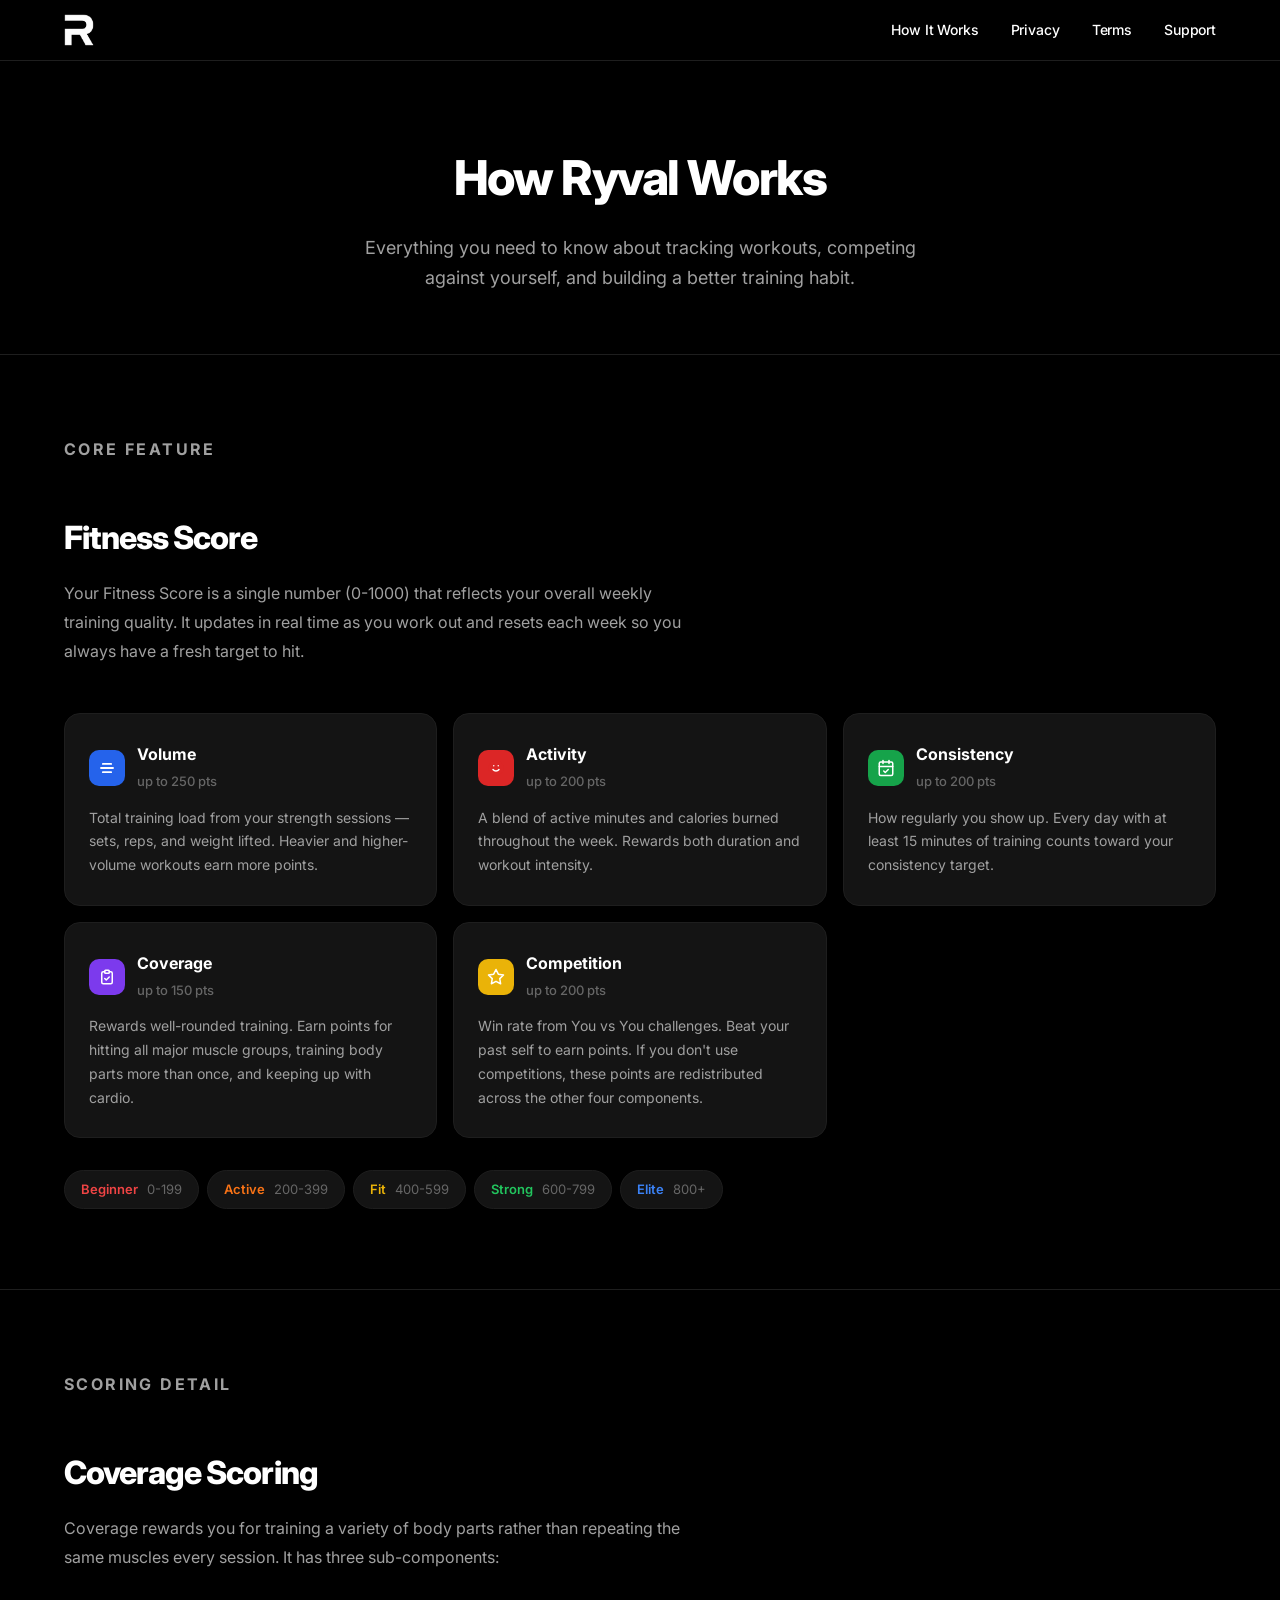
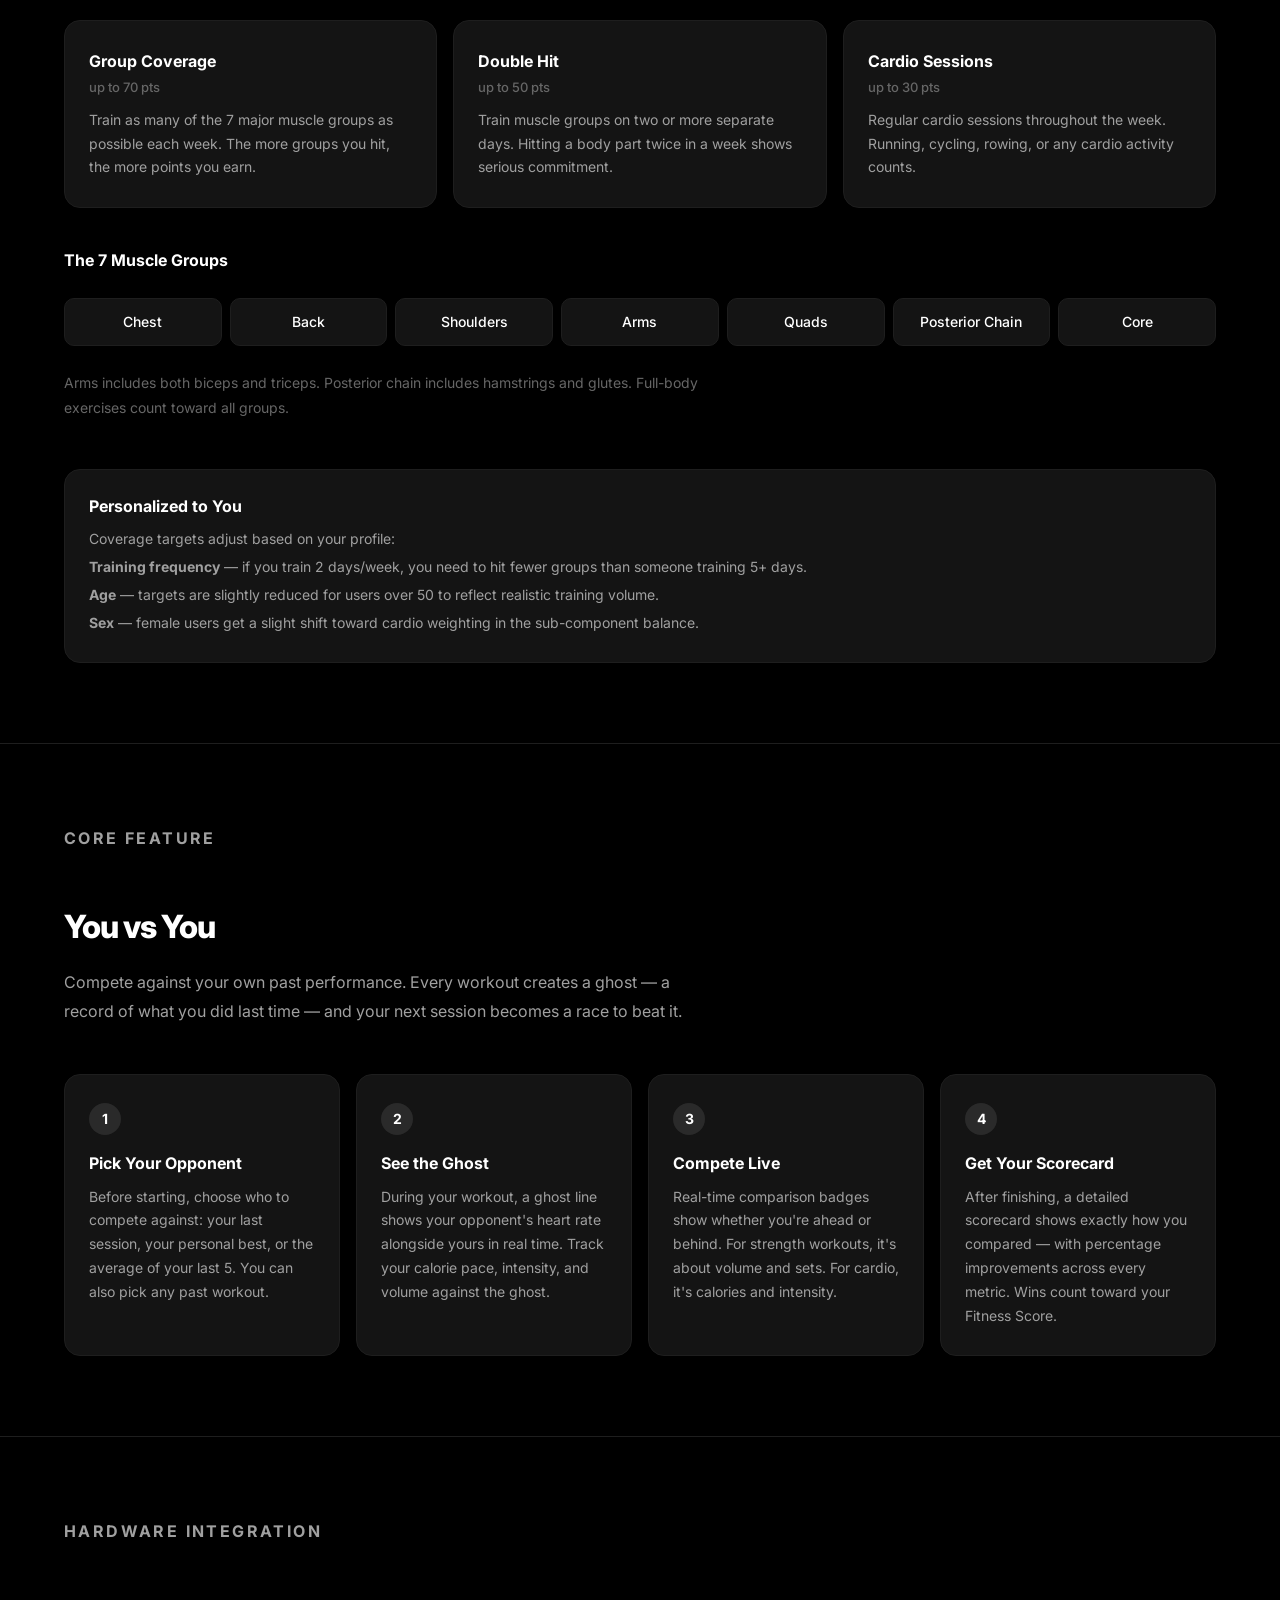
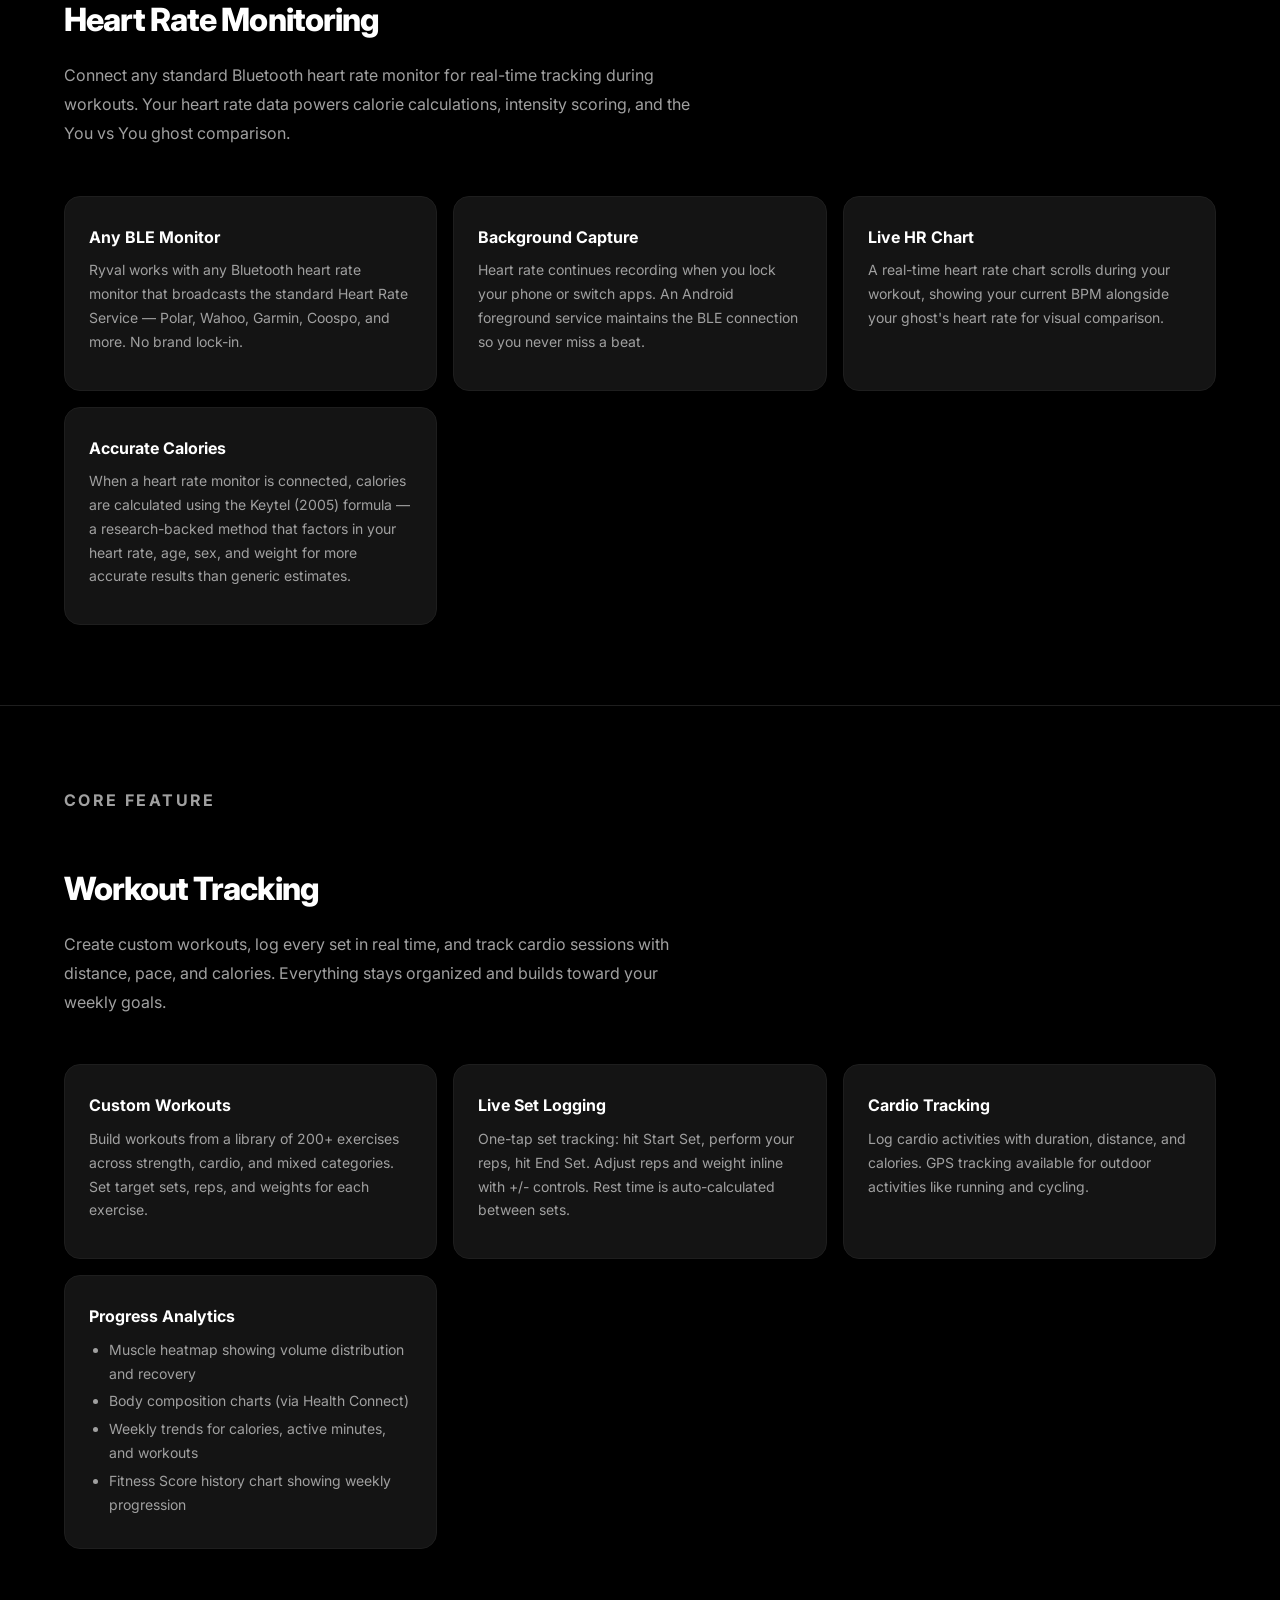
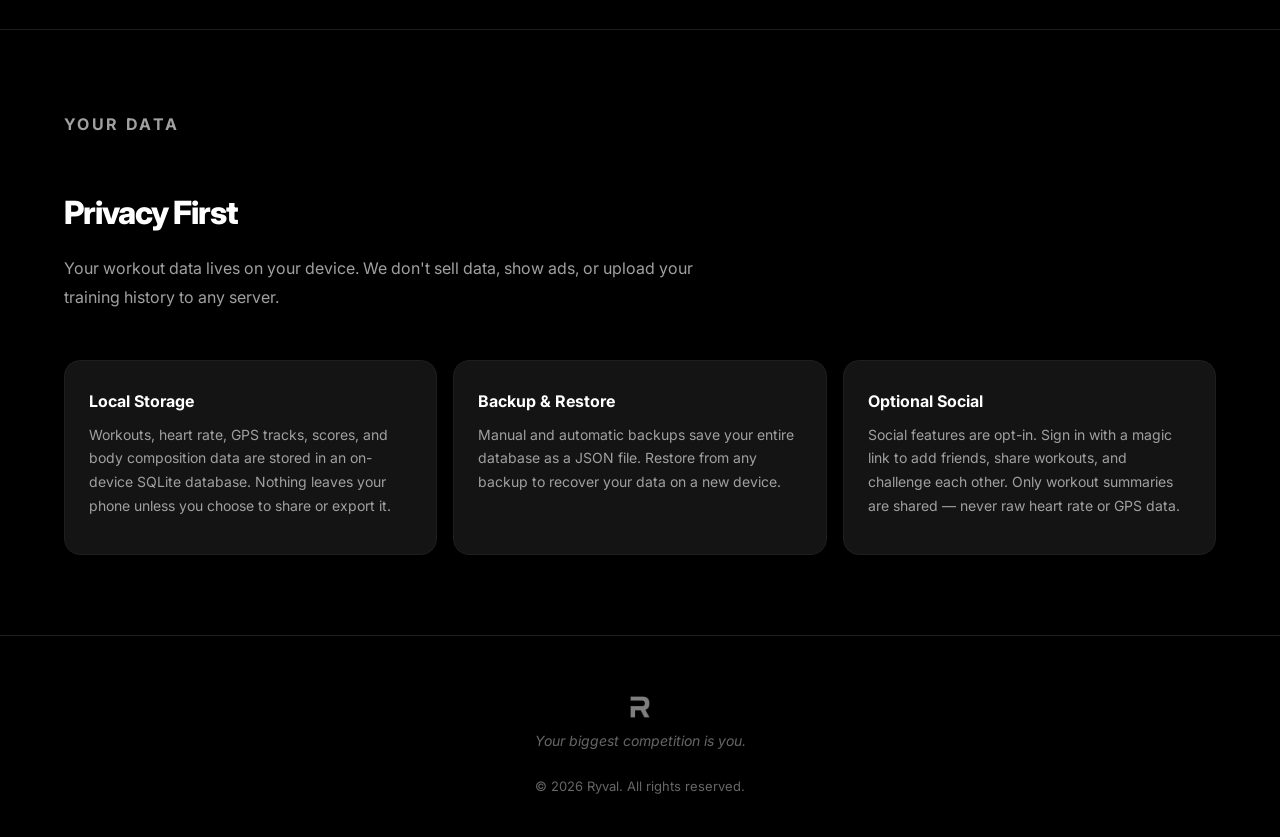
==== how-it-works.html @ 3e0c1c26 "feat: add How It Works page, update privacy/terms for current features Privacy policy (March 5, 2026" ====
<!DOCTYPE html>
<html lang="en">
<head>
  <meta charset="UTF-8">
  <meta name="viewport" content="width=device-width, initial-scale=1.0">
  <title>How It Works — Ryval</title>
  <meta name="description" content="Learn how Ryval's Fitness Score, You vs You competition, heart rate tracking, and workout features work.">
  <link rel="icon" type="image/jpeg" href="images/favicon.jpg">
  <link rel="preconnect" href="https://fonts.googleapis.com">
  <link rel="preconnect" href="https://fonts.gstatic.com" crossorigin>
  <link href="https://fonts.googleapis.com/css2?family=Inter:wght@300;400;500;600;700;800;900&display=swap" rel="stylesheet">
  <link rel="stylesheet" href="styles.css">
  <link rel="stylesheet" href="legal.css">
  <style>
    .hiw-hero {
      padding: 140px 0 60px;
      text-align: center;
    }
    .hiw-hero h1 {
      font-size: 48px;
      font-weight: 800;
      letter-spacing: -0.03em;
      margin-bottom: 16px;
    }
    .hiw-hero p {
      font-size: 18px;
      color: var(--text-secondary);
      max-width: 560px;
      margin: 0 auto;
      line-height: 1.7;
    }
    .hiw-section {
      padding: 80px 0;
      border-top: 1px solid var(--border);
    }
    .hiw-section-label {
      font-size: 11px;
      font-weight: 700;
      letter-spacing: 0.15em;
      text-transform: uppercase;
      color: var(--text-muted);
      margin-bottom: 12px;
    }
    .hiw-section h2 {
      font-size: 32px;
      font-weight: 800;
      letter-spacing: -0.03em;
      margin-bottom: 16px;
    }
    .hiw-section > .container > p {
      font-size: 16px;
      color: var(--text-secondary);
      line-height: 1.8;
      max-width: 640px;
      margin-bottom: 48px;
    }
    .score-grid {
      display: grid;
      grid-template-columns: repeat(auto-fit, minmax(280px, 1fr));
      gap: 16px;
      margin-top: 32px;
    }
    .score-card {
      background: var(--bg-card);
      border: 1px solid var(--border);
      border-radius: 16px;
      padding: 28px 24px;
    }
    .score-card-header {
      display: flex;
      align-items: center;
      gap: 12px;
      margin-bottom: 12px;
    }
    .score-card-icon {
      width: 36px;
      height: 36px;
      border-radius: 10px;
      display: flex;
      align-items: center;
      justify-content: center;
      flex-shrink: 0;
    }
    .score-card-icon svg {
      width: 18px;
      height: 18px;
      stroke: #fff;
      fill: none;
      stroke-width: 2;
      stroke-linecap: round;
      stroke-linejoin: round;
    }
    .score-card h3 {
      font-size: 16px;
      font-weight: 700;
    }
    .score-card-pts {
      font-size: 13px;
      color: var(--text-muted);
      font-weight: 500;
    }
    .score-card p {
      font-size: 14px;
      color: var(--text-secondary);
      line-height: 1.7;
    }
    .tier-row {
      display: flex;
      gap: 8px;
      flex-wrap: wrap;
      margin-top: 32px;
    }
    .tier-badge {
      padding: 8px 16px;
      border-radius: 100px;
      font-size: 13px;
      font-weight: 600;
      border: 1px solid var(--border);
      background: var(--bg-card);
    }
    .tier-badge span {
      font-weight: 400;
      color: var(--text-muted);
      margin-left: 6px;
    }
    .coverage-groups {
      display: grid;
      grid-template-columns: repeat(auto-fit, minmax(140px, 1fr));
      gap: 8px;
      margin: 24px 0;
    }
    .coverage-group {
      padding: 12px 16px;
      background: var(--bg-card);
      border: 1px solid var(--border);
      border-radius: 10px;
      font-size: 14px;
      font-weight: 500;
      text-align: center;
    }
    .yvs-steps {
      display: grid;
      grid-template-columns: repeat(auto-fit, minmax(240px, 1fr));
      gap: 16px;
      margin-top: 32px;
    }
    .yvs-step {
      background: var(--bg-card);
      border: 1px solid var(--border);
      border-radius: 16px;
      padding: 28px 24px;
    }
    .yvs-step-num {
      width: 32px;
      height: 32px;
      border-radius: 50%;
      background: var(--border-light);
      display: flex;
      align-items: center;
      justify-content: center;
      font-size: 14px;
      font-weight: 700;
      margin-bottom: 16px;
    }
    .yvs-step h3 {
      font-size: 16px;
      font-weight: 700;
      margin-bottom: 8px;
    }
    .yvs-step p {
      font-size: 14px;
      color: var(--text-secondary);
      line-height: 1.7;
    }
    .feature-detail-grid {
      display: grid;
      grid-template-columns: repeat(auto-fit, minmax(280px, 1fr));
      gap: 16px;
      margin-top: 32px;
    }
    .feature-detail-card {
      background: var(--bg-card);
      border: 1px solid var(--border);
      border-radius: 16px;
      padding: 28px 24px;
    }
    .feature-detail-card h3 {
      font-size: 16px;
      font-weight: 700;
      margin-bottom: 8px;
    }
    .feature-detail-card p {
      font-size: 14px;
      color: var(--text-secondary);
      line-height: 1.7;
      margin-bottom: 8px;
    }
    .feature-detail-card ul {
      padding-left: 20px;
      margin: 0;
    }
    .feature-detail-card li {
      font-size: 14px;
      color: var(--text-secondary);
      line-height: 1.7;
      margin-bottom: 4px;
    }
    .personalization-note {
      margin-top: 32px;
      padding: 24px;
      background: var(--bg-card);
      border: 1px solid var(--border);
      border-radius: 16px;
    }
    .personalization-note h3 {
      font-size: 16px;
      font-weight: 700;
      margin-bottom: 8px;
    }
    .personalization-note p {
      font-size: 14px;
      color: var(--text-secondary);
      line-height: 1.7;
      margin-bottom: 4px;
    }
    @media (max-width: 768px) {
      .hiw-hero { padding: 110px 0 40px; }
      .hiw-hero h1 { font-size: 32px; }
      .hiw-section { padding: 60px 0; }
      .hiw-section h2 { font-size: 24px; }
    }
  </style>
</head>
<body>

  <nav class="nav scrolled" id="nav">
    <div class="nav-inner">
      <a href="index.html" class="nav-logo">
        <img src="images/ryval-logo.png" alt="Ryval" class="nav-logo-img">
      </a>
      <div class="nav-links">
        <a href="how-it-works.html" class="nav-link">How It Works</a>
        <a href="privacy.html" class="nav-link">Privacy</a>
        <a href="terms.html" class="nav-link">Terms</a>
        <a href="support.html" class="nav-link">Support</a>
      </div>
    </div>
  </nav>

  <main>
    <!-- Hero -->
    <section class="hiw-hero">
      <div class="container">
        <h1>How Ryval Works</h1>
        <p>Everything you need to know about tracking workouts, competing against yourself, and building a better training habit.</p>
      </div>
    </section>

    <!-- Fitness Score -->
    <section class="hiw-section" id="fitness-score">
      <div class="container">
        <p class="hiw-section-label">Core Feature</p>
        <h2>Fitness Score</h2>
        <p>Your Fitness Score is a single number (0-1000) that reflects your overall weekly training quality. It updates in real time as you work out and resets each week so you always have a fresh target to hit.</p>

        <div class="score-grid">
          <div class="score-card">
            <div class="score-card-header">
              <div class="score-card-icon" style="background: #2563eb;">
                <svg viewBox="0 0 24 24"><path d="M6.5 6.5h11M4 12h16M6.5 17.5h11" stroke-width="2.5"/></svg>
              </div>
              <div>
                <h3>Volume</h3>
                <span class="score-card-pts">up to 250 pts</span>
              </div>
            </div>
            <p>Total training load from your strength sessions — sets, reps, and weight lifted. Heavier and higher-volume workouts earn more points.</p>
          </div>

          <div class="score-card">
            <div class="score-card-header">
              <div class="score-card-icon" style="background: #dc2626;">
                <svg viewBox="0 0 24 24"><path d="M12 2C6.48 2 2 6 2 12s4.48 10 10 10 10-4 10-10S17.52 2 12 2z" fill="#dc2626" stroke="none"/><path d="M8 14s1.5 2 4 2 4-2 4-2" stroke="#fff"/><circle cx="9" cy="9" r="1" fill="#fff" stroke="none"/><circle cx="15" cy="9" r="1" fill="#fff" stroke="none"/></svg>
              </div>
              <div>
                <h3>Activity</h3>
                <span class="score-card-pts">up to 200 pts</span>
              </div>
            </div>
            <p>A blend of active minutes and calories burned throughout the week. Rewards both duration and workout intensity.</p>
          </div>

          <div class="score-card">
            <div class="score-card-header">
              <div class="score-card-icon" style="background: #16a34a;">
                <svg viewBox="0 0 24 24"><rect x="3" y="4" width="18" height="18" rx="2" ry="2"/><line x1="16" y1="2" x2="16" y2="6"/><line x1="8" y1="2" x2="8" y2="6"/><line x1="3" y1="10" x2="21" y2="10"/><path d="M9 16l2 2 4-4"/></svg>
              </div>
              <div>
                <h3>Consistency</h3>
                <span class="score-card-pts">up to 200 pts</span>
              </div>
            </div>
            <p>How regularly you show up. Every day with at least 15 minutes of training counts toward your consistency target.</p>
          </div>

          <div class="score-card">
            <div class="score-card-header">
              <div class="score-card-icon" style="background: #7c3aed;">
                <svg viewBox="0 0 24 24"><path d="M9 5H7a2 2 0 0 0-2 2v12a2 2 0 0 0 2 2h10a2 2 0 0 0 2-2V7a2 2 0 0 0-2-2h-2"/><rect x="9" y="3" width="6" height="4" rx="1"/><path d="M9 14l2 2 4-4"/></svg>
              </div>
              <div>
                <h3>Coverage</h3>
                <span class="score-card-pts">up to 150 pts</span>
              </div>
            </div>
            <p>Rewards well-rounded training. Earn points for hitting all major muscle groups, training body parts more than once, and keeping up with cardio.</p>
          </div>

          <div class="score-card">
            <div class="score-card-header">
              <div class="score-card-icon" style="background: #eab308;">
                <svg viewBox="0 0 24 24"><path d="M12 2L15.09 8.26 22 9.27 17 14.14 18.18 21.02 12 17.77 5.82 21.02 7 14.14 2 9.27 8.91 8.26z"/></svg>
              </div>
              <div>
                <h3>Competition</h3>
                <span class="score-card-pts">up to 200 pts</span>
              </div>
            </div>
            <p>Win rate from You vs You challenges. Beat your past self to earn points. If you don't use competitions, these points are redistributed across the other four components.</p>
          </div>
        </div>

        <div class="tier-row">
          <div class="tier-badge" style="color: #ef4444;">Beginner <span>0-199</span></div>
          <div class="tier-badge" style="color: #f97316;">Active <span>200-399</span></div>
          <div class="tier-badge" style="color: #eab308;">Fit <span>400-599</span></div>
          <div class="tier-badge" style="color: #22c55e;">Strong <span>600-799</span></div>
          <div class="tier-badge" style="color: #3b82f6;">Elite <span>800+</span></div>
        </div>
      </div>
    </section>

    <!-- Coverage Deep Dive -->
    <section class="hiw-section" id="coverage">
      <div class="container">
        <p class="hiw-section-label">Scoring Detail</p>
        <h2>Coverage Scoring</h2>
        <p>Coverage rewards you for training a variety of body parts rather than repeating the same muscles every session. It has three sub-components:</p>

        <div class="score-grid" style="grid-template-columns: repeat(auto-fit, minmax(220px, 1fr));">
          <div class="score-card">
            <h3>Group Coverage</h3>
            <span class="score-card-pts">up to 70 pts</span>
            <p style="margin-top: 8px;">Train as many of the 7 major muscle groups as possible each week. The more groups you hit, the more points you earn.</p>
          </div>
          <div class="score-card">
            <h3>Double Hit</h3>
            <span class="score-card-pts">up to 50 pts</span>
            <p style="margin-top: 8px;">Train muscle groups on two or more separate days. Hitting a body part twice in a week shows serious commitment.</p>
          </div>
          <div class="score-card">
            <h3>Cardio Sessions</h3>
            <span class="score-card-pts">up to 30 pts</span>
            <p style="margin-top: 8px;">Regular cardio sessions throughout the week. Running, cycling, rowing, or any cardio activity counts.</p>
          </div>
        </div>

        <h3 style="font-size: 16px; font-weight: 700; margin-top: 40px; margin-bottom: 16px;">The 7 Muscle Groups</h3>
        <div class="coverage-groups">
          <div class="coverage-group">Chest</div>
          <div class="coverage-group">Back</div>
          <div class="coverage-group">Shoulders</div>
          <div class="coverage-group">Arms</div>
          <div class="coverage-group">Quads</div>
          <div class="coverage-group">Posterior Chain</div>
          <div class="coverage-group">Core</div>
        </div>
        <p style="font-size: 14px; color: var(--text-muted); margin-top: 8px;">Arms includes both biceps and triceps. Posterior chain includes hamstrings and glutes. Full-body exercises count toward all groups.</p>

        <div class="personalization-note">
          <h3>Personalized to You</h3>
          <p>Coverage targets adjust based on your profile:</p>
          <p><strong>Training frequency</strong> — if you train 2 days/week, you need to hit fewer groups than someone training 5+ days.</p>
          <p><strong>Age</strong> — targets are slightly reduced for users over 50 to reflect realistic training volume.</p>
          <p><strong>Sex</strong> — female users get a slight shift toward cardio weighting in the sub-component balance.</p>
        </div>
      </div>
    </section>

    <!-- You vs You -->
    <section class="hiw-section" id="you-vs-you">
      <div class="container">
        <p class="hiw-section-label">Core Feature</p>
        <h2>You vs You</h2>
        <p>Compete against your own past performance. Every workout creates a ghost — a record of what you did last time — and your next session becomes a race to beat it.</p>

        <div class="yvs-steps">
          <div class="yvs-step">
            <div class="yvs-step-num">1</div>
            <h3>Pick Your Opponent</h3>
            <p>Before starting, choose who to compete against: your last session, your personal best, or the average of your last 5. You can also pick any past workout.</p>
          </div>
          <div class="yvs-step">
            <div class="yvs-step-num">2</div>
            <h3>See the Ghost</h3>
            <p>During your workout, a ghost line shows your opponent's heart rate alongside yours in real time. Track your calorie pace, intensity, and volume against the ghost.</p>
          </div>
          <div class="yvs-step">
            <div class="yvs-step-num">3</div>
            <h3>Compete Live</h3>
            <p>Real-time comparison badges show whether you're ahead or behind. For strength workouts, it's about volume and sets. For cardio, it's calories and intensity.</p>
          </div>
          <div class="yvs-step">
            <div class="yvs-step-num">4</div>
            <h3>Get Your Scorecard</h3>
            <p>After finishing, a detailed scorecard shows exactly how you compared — with percentage improvements across every metric. Wins count toward your Fitness Score.</p>
          </div>
        </div>
      </div>
    </section>

    <!-- Heart Rate Monitoring -->
    <section class="hiw-section" id="heart-rate">
      <div class="container">
        <p class="hiw-section-label">Hardware Integration</p>
        <h2>Heart Rate Monitoring</h2>
        <p>Connect any standard Bluetooth heart rate monitor for real-time tracking during workouts. Your heart rate data powers calorie calculations, intensity scoring, and the You vs You ghost comparison.</p>

        <div class="feature-detail-grid">
          <div class="feature-detail-card">
            <h3>Any BLE Monitor</h3>
            <p>Ryval works with any Bluetooth heart rate monitor that broadcasts the standard Heart Rate Service — Polar, Wahoo, Garmin, Coospo, and more. No brand lock-in.</p>
          </div>
          <div class="feature-detail-card">
            <h3>Background Capture</h3>
            <p>Heart rate continues recording when you lock your phone or switch apps. An Android foreground service maintains the BLE connection so you never miss a beat.</p>
          </div>
          <div class="feature-detail-card">
            <h3>Live HR Chart</h3>
            <p>A real-time heart rate chart scrolls during your workout, showing your current BPM alongside your ghost's heart rate for visual comparison.</p>
          </div>
          <div class="feature-detail-card">
            <h3>Accurate Calories</h3>
            <p>When a heart rate monitor is connected, calories are calculated using the Keytel (2005) formula — a research-backed method that factors in your heart rate, age, sex, and weight for more accurate results than generic estimates.</p>
          </div>
        </div>
      </div>
    </section>

    <!-- Workout Tracking -->
    <section class="hiw-section" id="workouts">
      <div class="container">
        <p class="hiw-section-label">Core Feature</p>
        <h2>Workout Tracking</h2>
        <p>Create custom workouts, log every set in real time, and track cardio sessions with distance, pace, and calories. Everything stays organized and builds toward your weekly goals.</p>

        <div class="feature-detail-grid">
          <div class="feature-detail-card">
            <h3>Custom Workouts</h3>
            <p>Build workouts from a library of 200+ exercises across strength, cardio, and mixed categories. Set target sets, reps, and weights for each exercise.</p>
          </div>
          <div class="feature-detail-card">
            <h3>Live Set Logging</h3>
            <p>One-tap set tracking: hit Start Set, perform your reps, hit End Set. Adjust reps and weight inline with +/- controls. Rest time is auto-calculated between sets.</p>
          </div>
          <div class="feature-detail-card">
            <h3>Cardio Tracking</h3>
            <p>Log cardio activities with duration, distance, and calories. GPS tracking available for outdoor activities like running and cycling.</p>
          </div>
          <div class="feature-detail-card">
            <h3>Progress Analytics</h3>
            <ul>
              <li>Muscle heatmap showing volume distribution and recovery</li>
              <li>Body composition charts (via Health Connect)</li>
              <li>Weekly trends for calories, active minutes, and workouts</li>
              <li>Fitness Score history chart showing weekly progression</li>
            </ul>
          </div>
        </div>
      </div>
    </section>

    <!-- Data & Privacy -->
    <section class="hiw-section" id="data">
      <div class="container">
        <p class="hiw-section-label">Your Data</p>
        <h2>Privacy First</h2>
        <p>Your workout data lives on your device. We don't sell data, show ads, or upload your training history to any server.</p>

        <div class="feature-detail-grid" style="grid-template-columns: repeat(auto-fit, minmax(240px, 1fr));">
          <div class="feature-detail-card">
            <h3>Local Storage</h3>
            <p>Workouts, heart rate, GPS tracks, scores, and body composition data are stored in an on-device SQLite database. Nothing leaves your phone unless you choose to share or export it.</p>
          </div>
          <div class="feature-detail-card">
            <h3>Backup & Restore</h3>
            <p>Manual and automatic backups save your entire database as a JSON file. Restore from any backup to recover your data on a new device.</p>
          </div>
          <div class="feature-detail-card">
            <h3>Optional Social</h3>
            <p>Social features are opt-in. Sign in with a magic link to add friends, share workouts, and challenge each other. Only workout summaries are shared — never raw heart rate or GPS data.</p>
          </div>
        </div>
      </div>
    </section>
  </main>

  <footer class="footer">
    <div class="container">
      <div class="footer-inner">
        <div class="footer-brand">
          <img src="images/ryval-logo.png" alt="Ryval" class="footer-logo">
          <p class="footer-tagline">Your biggest competition is you.</p>
        </div>
        <div class="footer-bottom">
          <p>&copy; 2026 Ryval. All rights reserved.</p>
        </div>
      </div>
    </div>
  </footer>

</body>
</html>
---- styles.css ----
/* ===== Reset & Base ===== */
*, *::before, *::after {
  margin: 0;
  padding: 0;
  box-sizing: border-box;
}

:root {
  --bg-primary: #000000;
  --bg-secondary: #0a0a0a;
  --bg-card: #141414;
  --bg-card-hover: #1a1a1a;
  --text-primary: #ffffff;
  --text-secondary: #a0a0a0;
  --text-muted: #666666;
  --accent: #ffffff;
  --border: #1e1e1e;
  --border-light: #2a2a2a;
  --glow: rgba(255, 255, 255, 0.06);
}

html {
  scroll-behavior: smooth;
  -webkit-font-smoothing: antialiased;
  -moz-osx-font-smoothing: grayscale;
}

body {
  font-family: 'Inter', -apple-system, BlinkMacSystemFont, 'Segoe UI', sans-serif;
  background-color: var(--bg-primary);
  color: var(--text-primary);
  line-height: 1.6;
  overflow-x: hidden;
}

a {
  text-decoration: none;
  color: inherit;
}

img {
  max-width: 100%;
  display: block;
}

button {
  border: none;
  background: none;
  cursor: pointer;
  font: inherit;
  color: inherit;
}

.container {
  max-width: 1200px;
  margin: 0 auto;
  padding: 0 24px;
}

/* ===== RYVAL Logo ===== */
.nav-logo-img {
  height: 32px;
  width: auto;
  object-fit: contain;
}

.cta-logo {
  height: 52px;
  width: auto;
  margin: 0 auto 32px;
  object-fit: contain;
}

.footer-logo {
  height: 22px;
  width: auto;
  object-fit: contain;
  opacity: 0.5;
}

/* ===== Navigation ===== */
.nav {
  position: fixed;
  top: 0;
  left: 0;
  right: 0;
  z-index: 100;
  padding: 20px 0;
  transition: all 0.4s cubic-bezier(0.16, 1, 0.3, 1);
}

.nav.scrolled {
  background: rgba(0, 0, 0, 0.85);
  backdrop-filter: blur(20px);
  -webkit-backdrop-filter: blur(20px);
  border-bottom: 1px solid var(--border);
  padding: 14px 0;
}

.nav-inner {
  max-width: 1200px;
  margin: 0 auto;
  padding: 0 24px;
  display: flex;
  align-items: center;
  justify-content: space-between;
}

.nav-links {
  display: flex;
  align-items: center;
  gap: 32px;
}

.nav-link {
  font-size: 14px;
  font-weight: 500;
  color: var(--text-primary);
  transition: opacity 0.3s ease;
  letter-spacing: -0.01em;
}

.nav-link:hover {
  opacity: 0.7;
}

/* ===== Hero ===== */
.hero {
  position: relative;
  min-height: 100vh;
  display: flex;
  align-items: center;
  justify-content: center;
  overflow: hidden;
}

/* Hero Slideshow */
.hero-slideshow {
  position: absolute;
  inset: 0;
}

.hero-slide {
  position: absolute;
  inset: 0;
  opacity: 0;
  transition: opacity 1.5s ease-in-out;
}

.hero-slide.active {
  opacity: 1;
}

.hero-slide picture {
  display: block;
  width: 100%;
  height: 100%;
}

.hero-slide img {
  width: 100%;
  height: 100%;
  object-fit: cover;
  object-position: center 30%;
  transform: scale(1.02);
  transition: transform 10s ease-out;
}

.hero-slide.active img {
  transform: scale(1.08);
}

.hero-overlay {
  position: absolute;
  inset: 0;
  z-index: 1;
  background: linear-gradient(
    to bottom,
    rgba(0, 0, 0, 0.5) 0%,
    rgba(0, 0, 0, 0.4) 30%,
    rgba(0, 0, 0, 0.7) 70%,
    rgba(0, 0, 0, 1) 100%
  );
}

/* Hero Indicators */
.hero-indicators {
  position: absolute;
  bottom: 100px;
  left: 50%;
  transform: translateX(-50%);
  z-index: 3;
  display: flex;
  gap: 8px;
}

.indicator {
  width: 32px;
  height: 3px;
  border-radius: 2px;
  background: rgba(255, 255, 255, 0.3);
  transition: all 0.4s ease;
  padding: 0;
}

.indicator.active {
  background: rgba(255, 255, 255, 0.9);
  width: 48px;
}

.hero-content {
  position: relative;
  z-index: 2;
  text-align: center;
  padding: 0 24px;
  max-width: 800px;
  animation: fadeUp 1s ease-out 0.3s both;
}

@keyframes fadeUp {
  from {
    opacity: 0;
    transform: translateY(30px);
  }
  to {
    opacity: 1;
    transform: translateY(0);
  }
}

.hero-title {
  font-size: clamp(42px, 7vw, 80px);
  font-weight: 800;
  line-height: 1.05;
  letter-spacing: -0.03em;
  margin-bottom: 24px;
  text-shadow: 0 2px 40px rgba(0, 0, 0, 0.5);
}

.hero-accent {
  color: var(--text-primary);
}

.hero-subtitle {
  font-size: clamp(16px, 2vw, 20px);
  color: var(--text-secondary);
  line-height: 1.7;
  margin-bottom: 40px;
  max-width: 600px;
  margin-left: auto;
  margin-right: auto;
  font-weight: 400;
  text-shadow: 0 1px 20px rgba(0, 0, 0, 0.5);
}

.hero-btn {
  display: inline-flex;
  align-items: center;
  gap: 10px;
  font-size: 16px;
  font-weight: 600;
  padding: 16px 36px;
  border-radius: 100px;
  background: var(--text-primary);
  color: var(--bg-primary);
  transition: all 0.3s ease;
  letter-spacing: -0.01em;
}

.hero-btn:hover {
  transform: translateY(-2px);
  box-shadow: 0 10px 40px rgba(255, 255, 255, 0.2);
}

.hero-btn svg {
  transition: transform 0.3s ease;
}

.hero-btn:hover svg {
  transform: translateX(4px);
}

.hero-scroll-indicator {
  position: absolute;
  bottom: 40px;
  left: 50%;
  transform: translateX(-50%);
  z-index: 2;
  animation: fadeUp 1s ease-out 1s both;
}

.scroll-line {
  width: 1px;
  height: 60px;
  background: linear-gradient(to bottom, rgba(255,255,255,0.4), transparent);
  animation: scrollPulse 2s ease-in-out infinite;
}

@keyframes scrollPulse {
  0%, 100% { opacity: 0.4; transform: scaleY(1); }
  50% { opacity: 1; transform: scaleY(1.2); }
}

/* ===== Section Shared ===== */
.section-header {
  text-align: center;
  margin-bottom: 64px;
}

.section-label {
  display: inline-block;
  font-size: 12px;
  font-weight: 600;
  text-transform: uppercase;
  letter-spacing: 0.15em;
  color: var(--text-muted);
  margin-bottom: 16px;
}

.section-title {
  font-size: clamp(32px, 5vw, 52px);
  font-weight: 800;
  line-height: 1.1;
  letter-spacing: -0.03em;
}

/* ===== Features ===== */
.features {
  padding: 120px 0;
  background: var(--bg-primary);
}

.features-grid {
  display: grid;
  grid-template-columns: repeat(3, 1fr);
  gap: 24px;
}

.feature-card {
  padding: 40px 32px;
  border-radius: 20px;
  background: var(--bg-card);
  border: 1px solid var(--border);
  transition: all 0.4s cubic-bezier(0.16, 1, 0.3, 1);
}

.feature-card:hover {
  background: var(--bg-card-hover);
  border-color: var(--border-light);
  transform: translateY(-4px);
}

.feature-icon {
  width: 56px;
  height: 56px;
  border-radius: 16px;
  background: rgba(255, 255, 255, 0.06);
  display: flex;
  align-items: center;
  justify-content: center;
  margin-bottom: 24px;
  color: var(--text-primary);
}

.feature-title {
  font-size: 22px;
  font-weight: 700;
  margin-bottom: 12px;
  letter-spacing: -0.02em;
}

.feature-desc {
  font-size: 15px;
  color: var(--text-secondary);
  line-height: 1.7;
}

/* ===== CTA ===== */
.cta {
  position: relative;
  padding: 140px 0;
  background: var(--bg-secondary);
  overflow: hidden;
}

.cta-glow {
  position: absolute;
  top: 50%;
  left: 50%;
  transform: translate(-50%, -50%);
  width: 600px;
  height: 600px;
  border-radius: 50%;
  background: radial-gradient(circle, rgba(255,255,255,0.04) 0%, transparent 70%);
  pointer-events: none;
}

.cta-content {
  text-align: center;
  position: relative;
  z-index: 1;
}

/* cta-logo and footer-logo sizing defined in RYVAL Logo section */

.cta-title {
  font-size: clamp(36px, 5vw, 56px);
  font-weight: 800;
  letter-spacing: -0.03em;
  margin-bottom: 20px;
  font-family: 'Inter', sans-serif;
}

.cta-subtitle {
  font-size: 18px;
  color: var(--text-secondary);
  line-height: 1.7;
  margin-bottom: 48px;
  max-width: 480px;
  margin-left: auto;
  margin-right: auto;
}

.cta-stores {
  display: flex;
  gap: 16px;
  justify-content: center;
  flex-wrap: wrap;
}

.store-badge {
  display: flex;
  align-items: center;
  gap: 12px;
  padding: 14px 28px;
  border-radius: 14px;
  background: var(--bg-card);
  border: 1px solid var(--border);
  transition: all 0.3s ease;
  cursor: default;
}

.store-badge.disabled {
  opacity: 0.6;
}

.store-badge svg {
  color: var(--text-primary);
  flex-shrink: 0;
}

.store-badge div {
  display: flex;
  flex-direction: column;
  text-align: left;
}

.store-soon {
  font-size: 11px;
  color: var(--text-muted);
  text-transform: uppercase;
  letter-spacing: 0.05em;
  line-height: 1;
}

.store-name {
  font-size: 17px;
  font-weight: 700;
  line-height: 1.3;
}

/* ===== Footer ===== */
.footer {
  padding: 60px 0 40px;
  border-top: 1px solid var(--border);
  background: var(--bg-primary);
}

.footer-inner {
  display: flex;
  flex-direction: column;
  align-items: center;
  gap: 24px;
}

.footer-brand {
  display: flex;
  flex-direction: column;
  align-items: center;
  gap: 12px;
}

/* footer-logo sizing defined in RYVAL Logo section */

.footer-tagline {
  font-size: 14px;
  color: var(--text-muted);
  font-style: italic;
}

.footer-bottom p {
  font-size: 13px;
  color: var(--text-muted);
}

/* ===== Scroll Animations ===== */
.fade-in {
  opacity: 0;
  transform: translateY(30px);
  transition: opacity 0.7s ease, transform 0.7s ease;
}

.fade-in.visible {
  opacity: 1;
  transform: translateY(0);
}

/* ===== Responsive ===== */
@media (max-width: 1024px) {
  .features-grid {
    grid-template-columns: repeat(2, 1fr);
  }
}

@media (max-width: 768px) {
  .features-grid {
    grid-template-columns: 1fr;
    gap: 16px;
  }

  .feature-card {
    padding: 32px 24px;
  }

  .hero-title {
    font-size: 40px;
  }

  .hero-subtitle br {
    display: none;
  }

  .cta-subtitle br {
    display: none;
  }

  .cta-stores {
    flex-direction: column;
    align-items: center;
  }

  .store-badge {
    width: 100%;
    max-width: 280px;
    justify-content: center;
  }

  .features, .cta {
    padding: 80px 0;
  }

  .section-header {
    margin-bottom: 40px;
  }

  .hero-indicators {
    bottom: 80px;
  }

  .nav-logo-img {
    height: 26px;
  }

  .hero-slide img {
    object-position: center center;
  }

  .hero-content {
    padding: 0 32px;
  }
}

@media (max-width: 480px) {
  .hero-title {
    font-size: 34px;
  }

  .hero-subtitle {
    font-size: 15px;
  }

  .hero-btn {
    padding: 14px 28px;
    font-size: 15px;
  }

  .nav-links {
    gap: 20px;
  }

  .nav-link {
    font-size: 13px;
  }

  .cta-logo {
    height: 40px;
  }
}
---- legal.css ----
.legal-page {
  padding: 120px 0 80px;
  min-height: 100vh;
}

.legal-page .container {
  max-width: 720px;
}

.legal-page h1 {
  font-size: 40px;
  font-weight: 800;
  letter-spacing: -0.03em;
  margin-bottom: 8px;
}

.legal-date,
.legal-subtitle {
  font-size: 15px;
  color: var(--text-muted);
  margin-bottom: 40px;
}

.legal-page h2 {
  font-size: 22px;
  font-weight: 700;
  letter-spacing: -0.02em;
  margin-top: 48px;
  margin-bottom: 16px;
}

.legal-page h3 {
  font-size: 17px;
  font-weight: 600;
  margin-top: 32px;
  margin-bottom: 12px;
  color: var(--text-secondary);
}

.legal-page p {
  font-size: 15px;
  color: var(--text-secondary);
  line-height: 1.8;
  margin-bottom: 12px;
}

.legal-page ul,
.legal-page ol {
  padding-left: 24px;
  margin-bottom: 16px;
}

.legal-page li {
  font-size: 15px;
  color: var(--text-secondary);
  line-height: 1.8;
  margin-bottom: 6px;
}

.legal-page a {
  color: var(--text-primary);
  text-decoration: underline;
  text-underline-offset: 3px;
  text-decoration-color: var(--border-light);
  transition: text-decoration-color 0.3s ease;
}

.legal-page a:hover {
  text-decoration-color: var(--text-primary);
}

.legal-page strong {
  color: var(--text-primary);
  font-weight: 600;
}

.legal-copyright {
  margin-top: 60px;
  padding-top: 24px;
  border-top: 1px solid var(--border);
  font-size: 13px !important;
  color: var(--text-muted) !important;
}

@media (max-width: 768px) {
  .legal-page {
    padding: 100px 0 60px;
  }

  .legal-page h1 {
    font-size: 30px;
  }
}
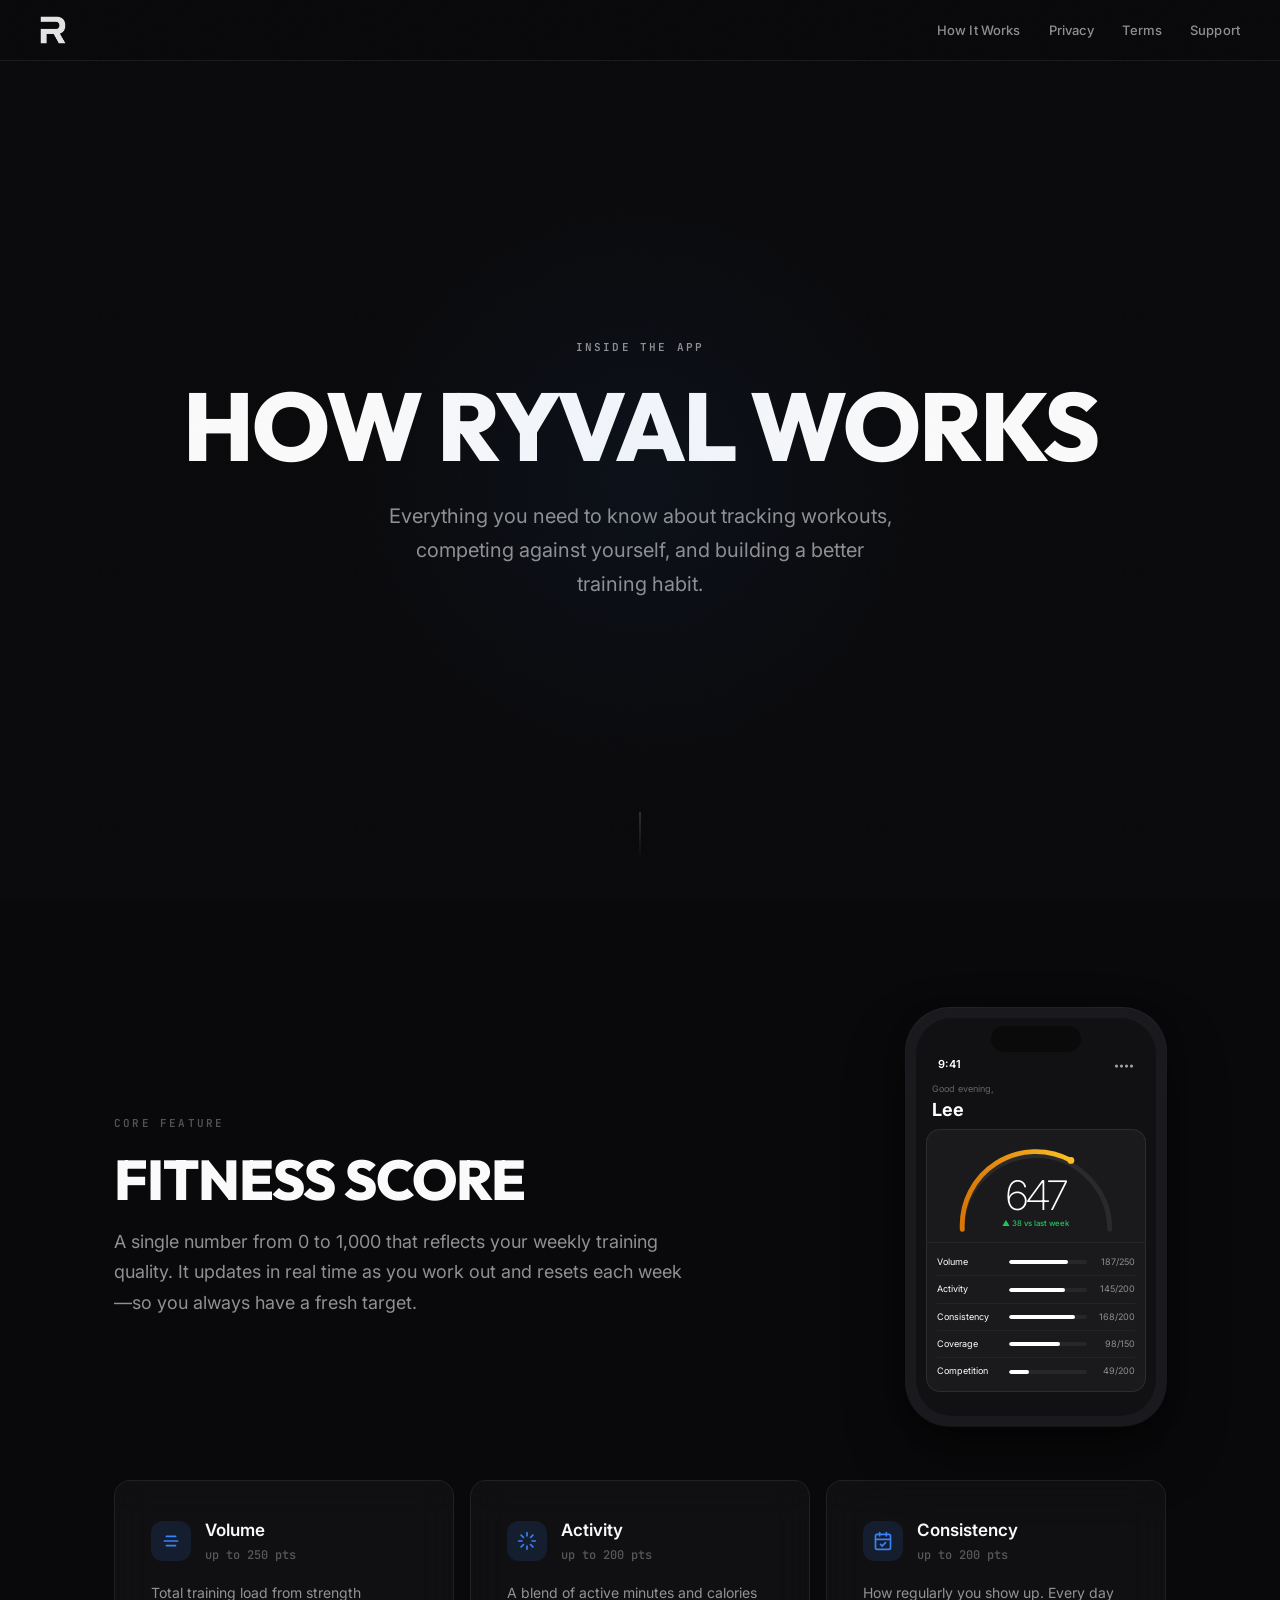
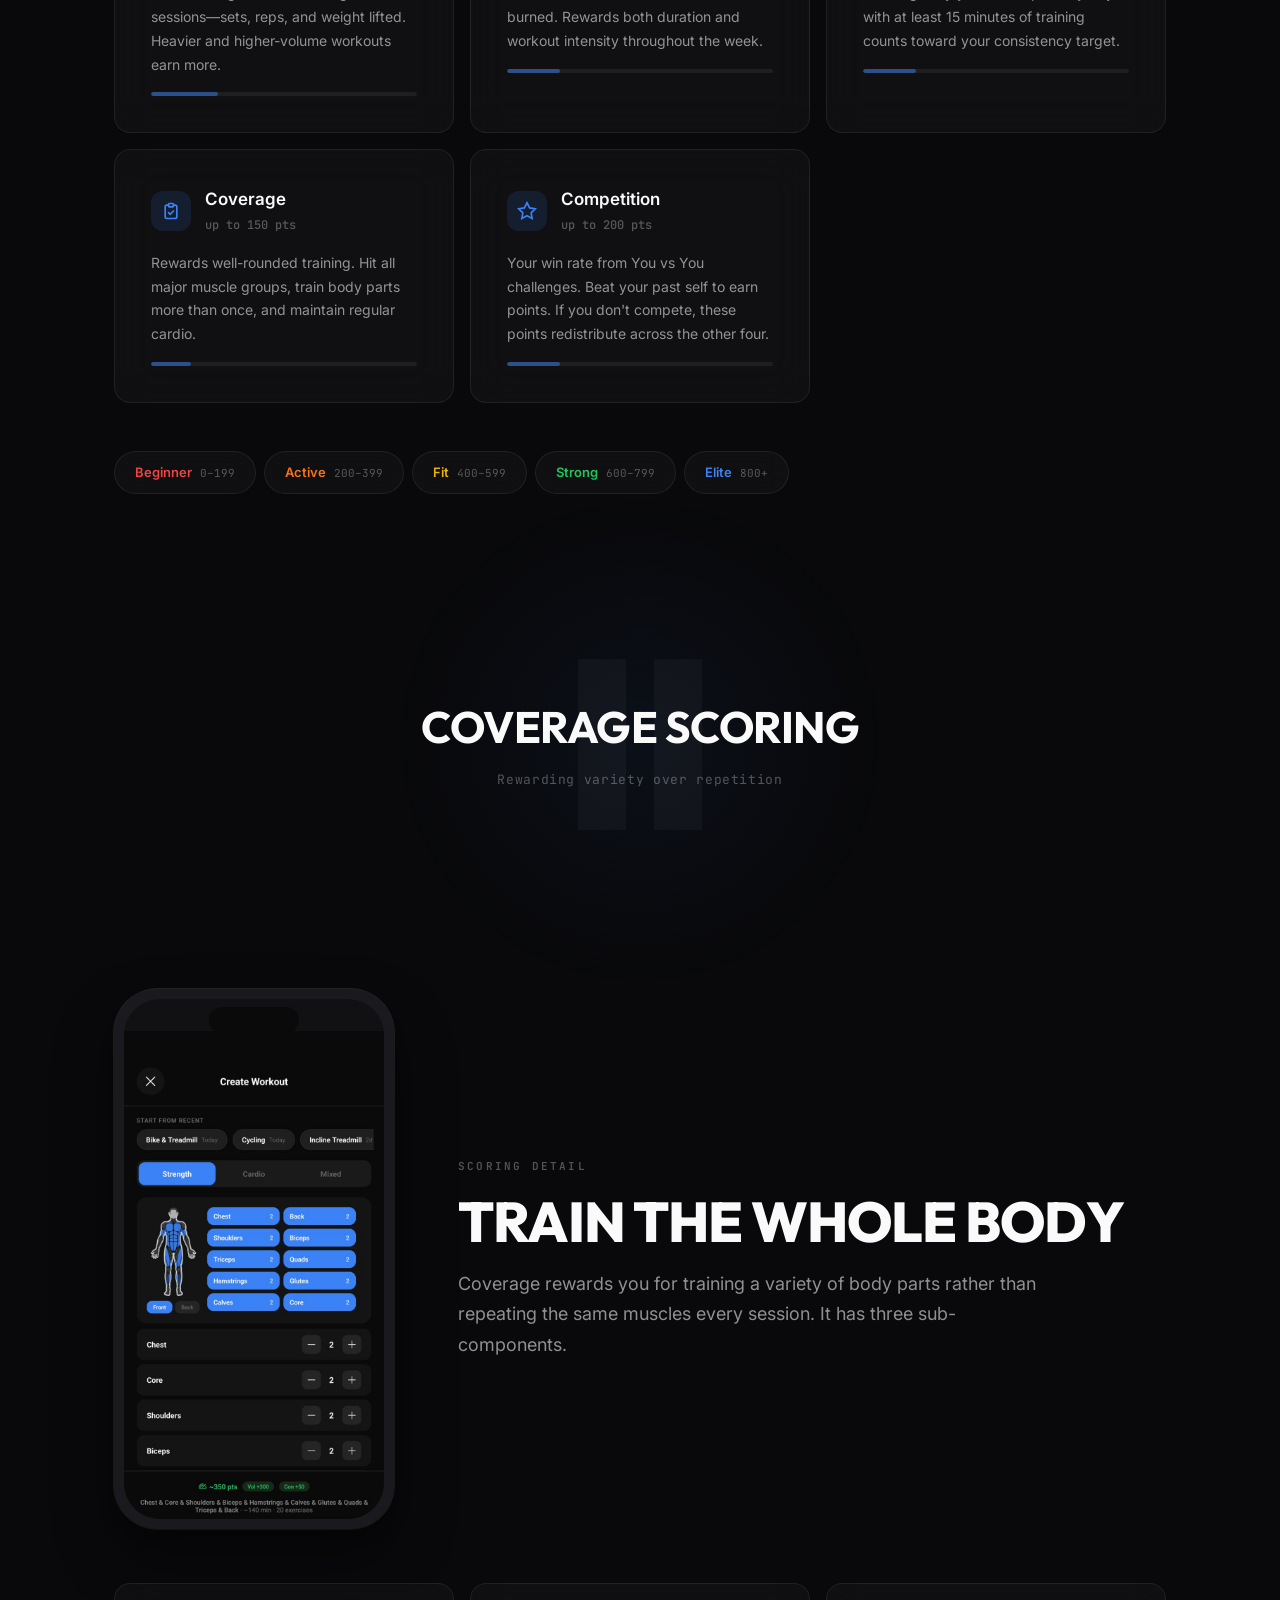
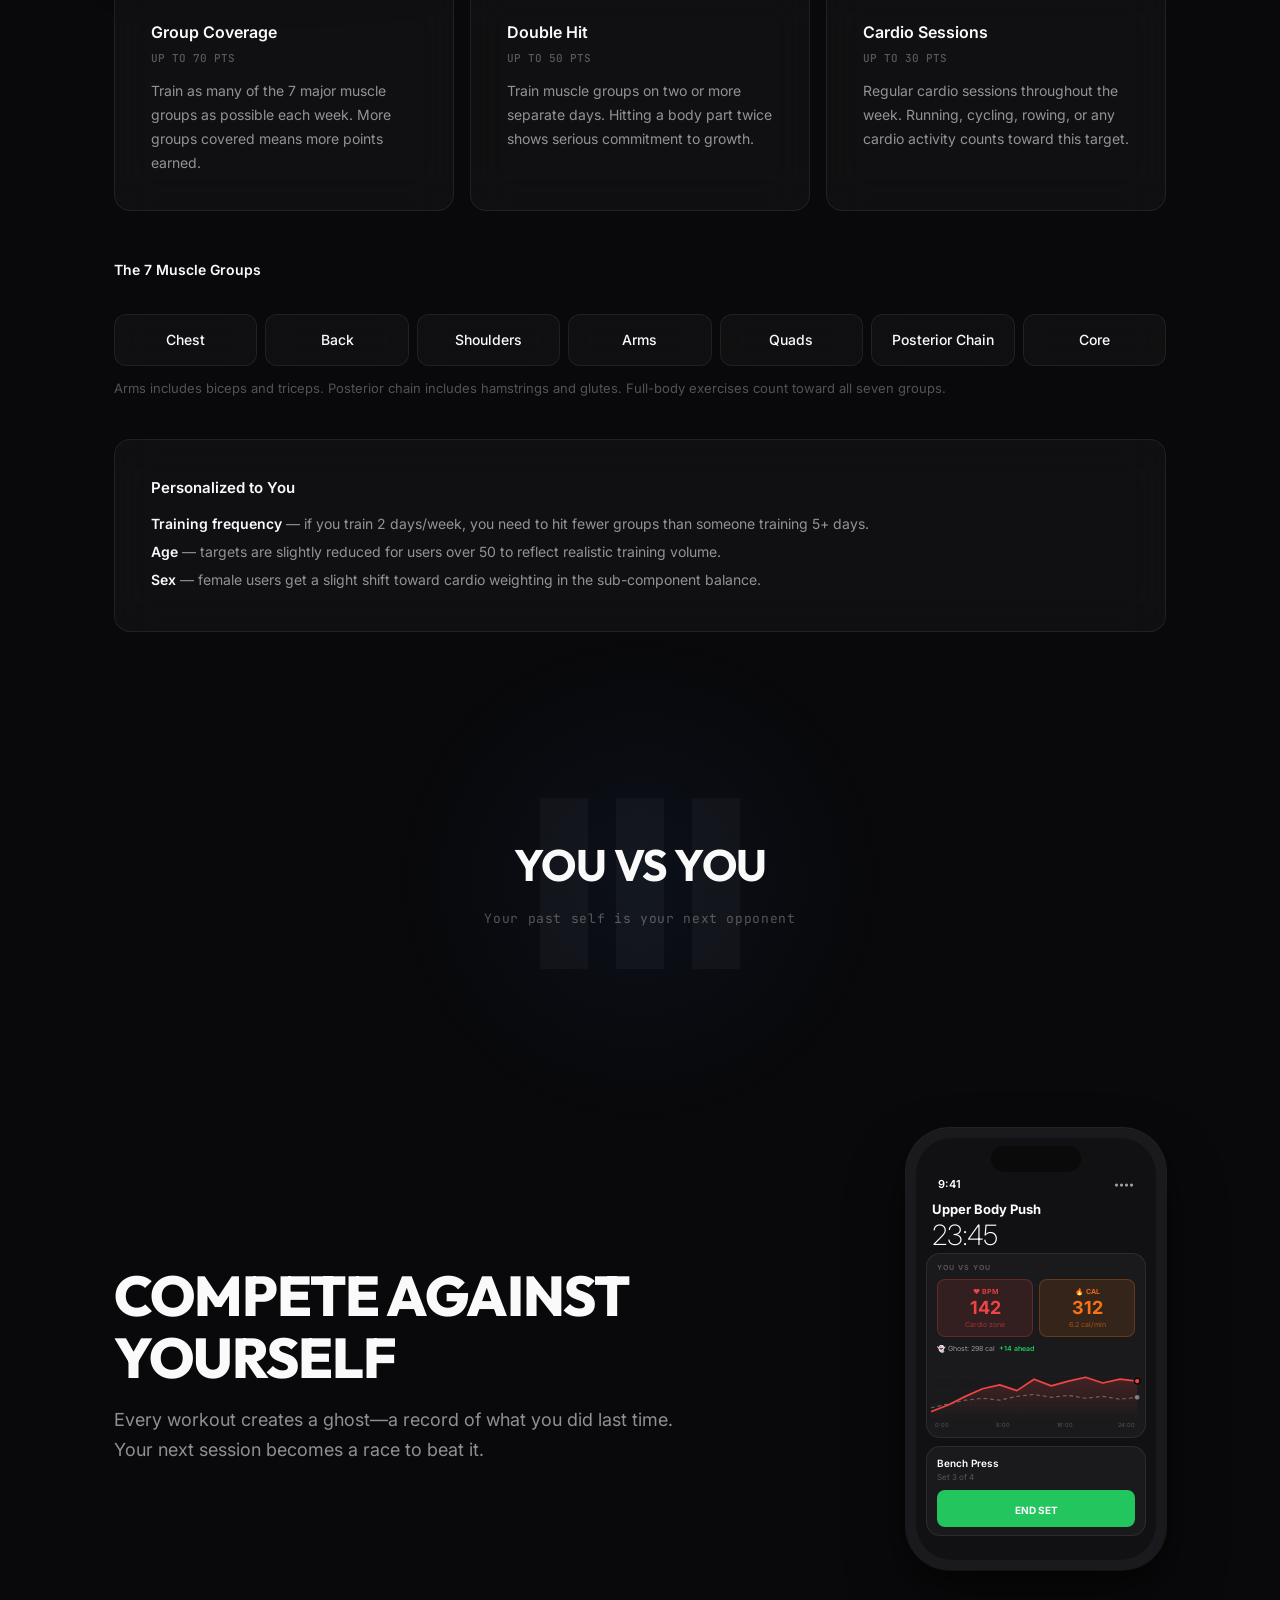
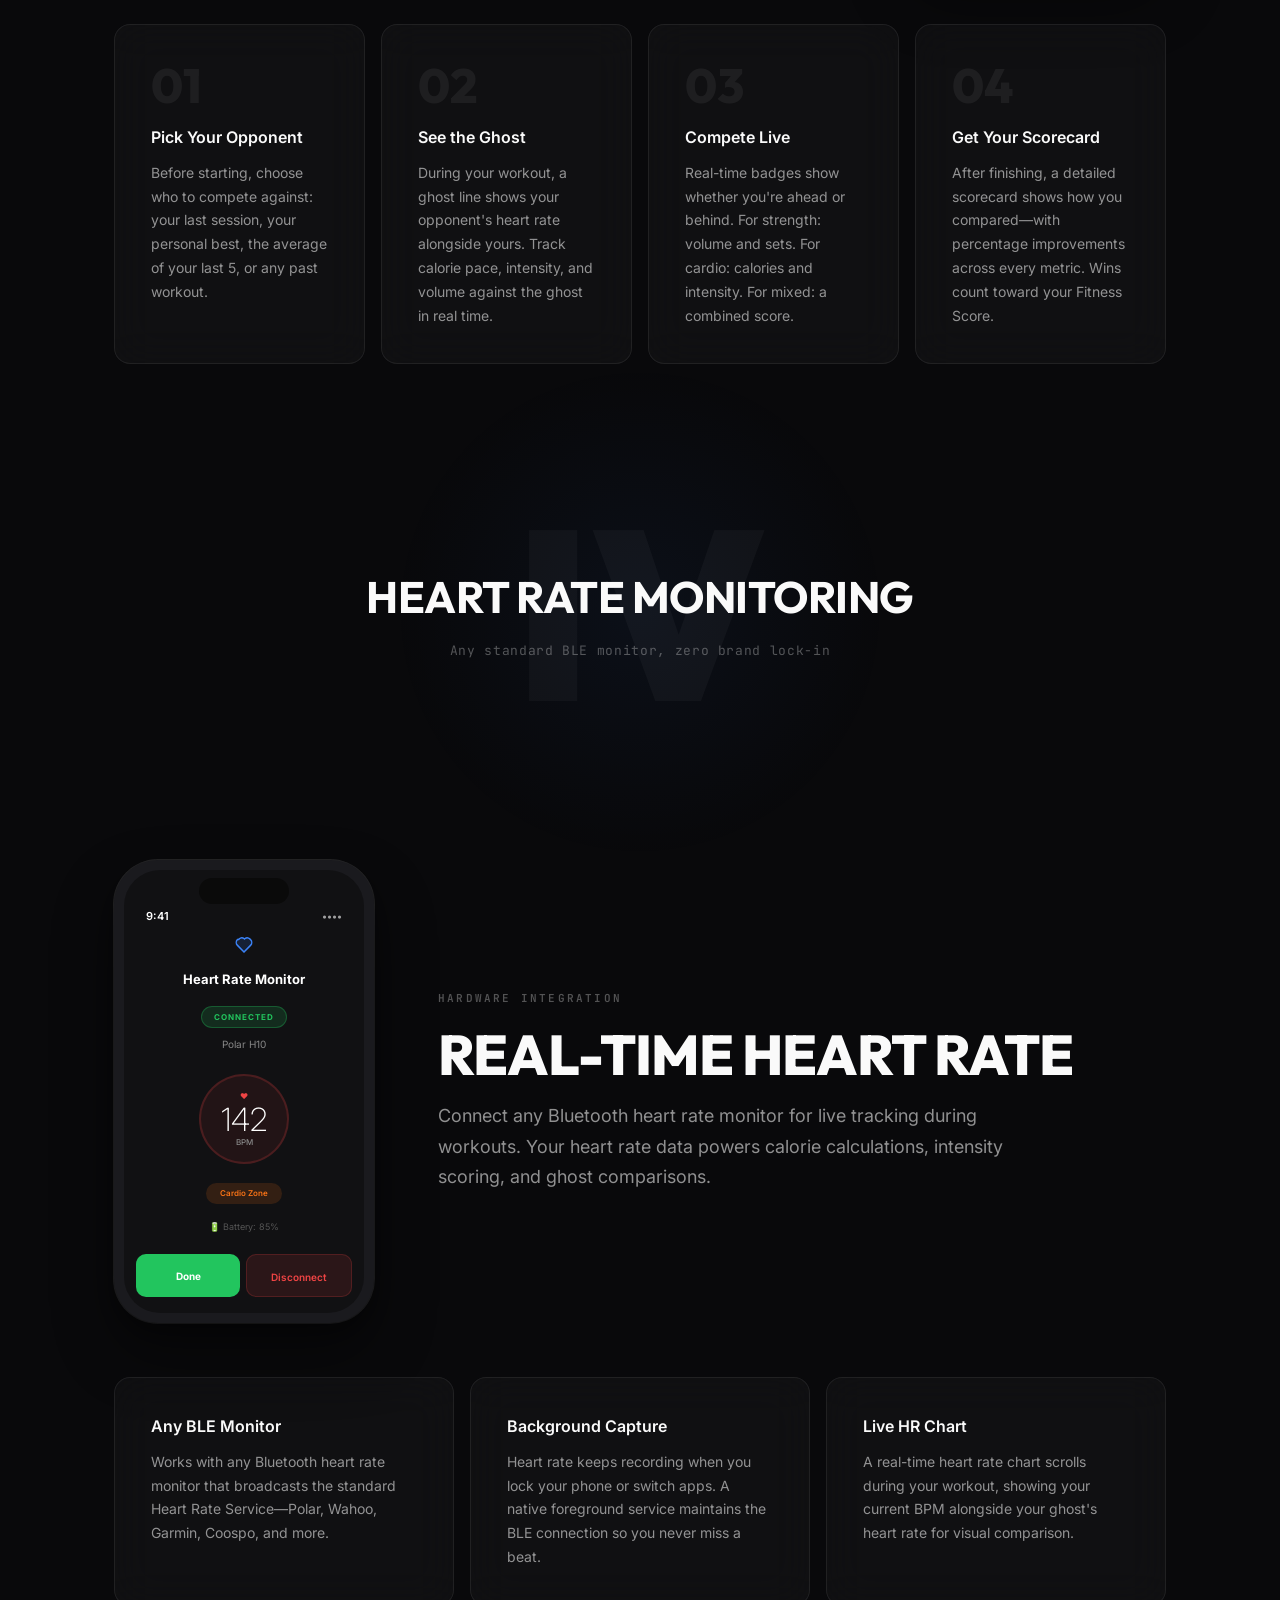
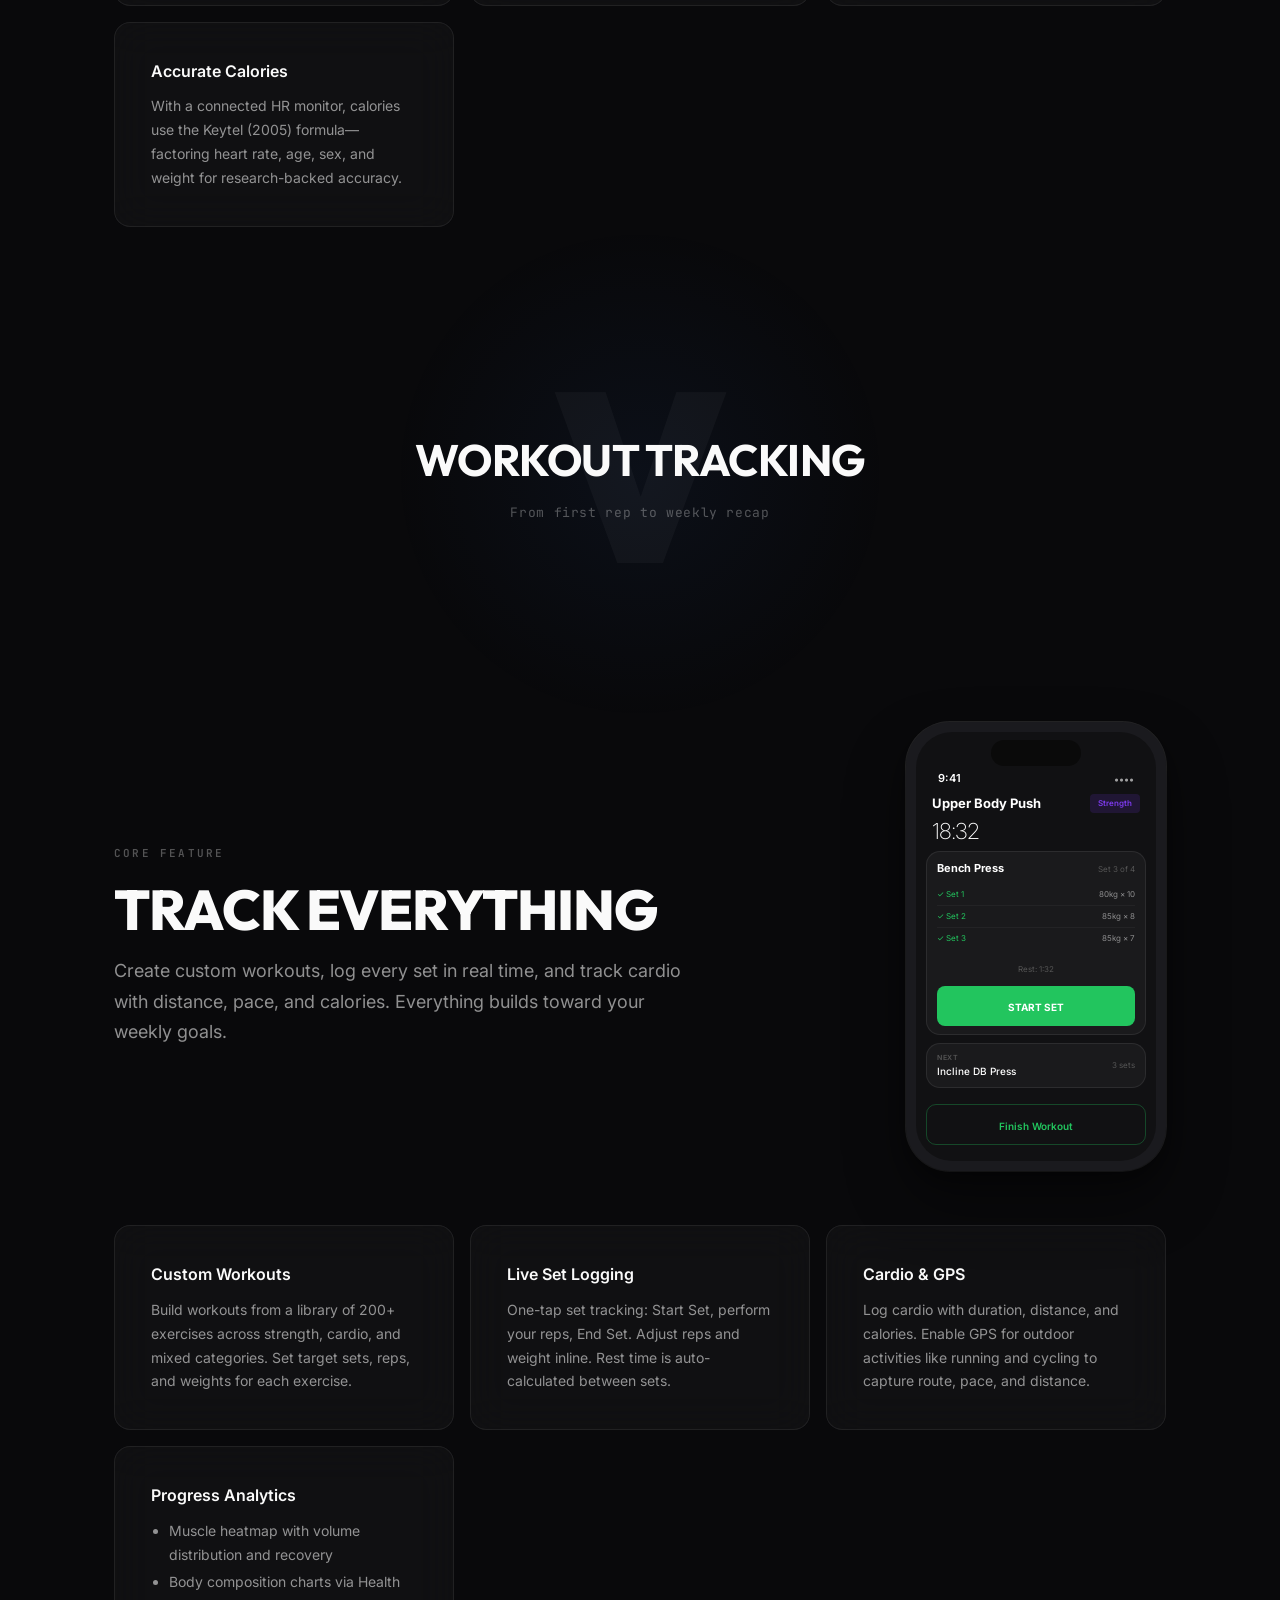
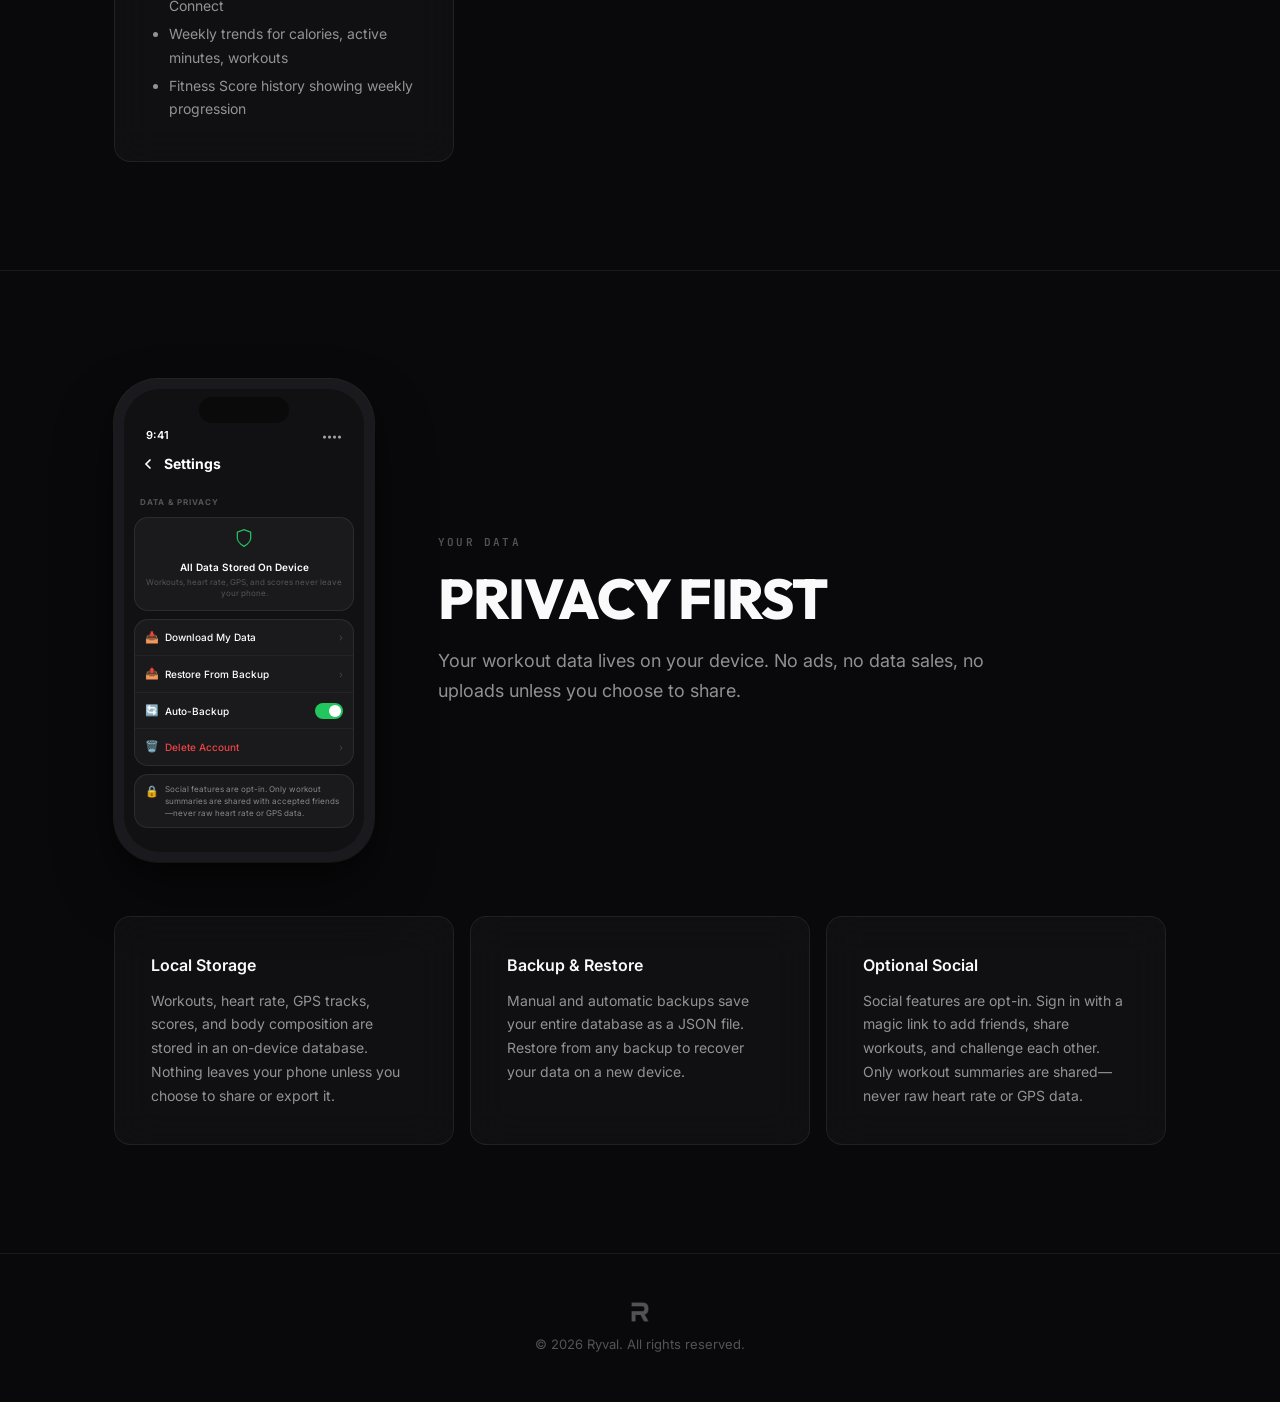
==== commit 6b5c8c8b: "feat: redesign How It Works page with premium editorial layout and app mockups - Swap Instrument Ser" ====
--- a/how-it-works.html
+++ b/how-it-works.html
@@ -1,523 +1,1222 @@
 <!DOCTYPE html>
 <html lang="en">
 <head>
-  <meta charset="UTF-8">
-  <meta name="viewport" content="width=device-width, initial-scale=1.0">
-  <title>How It Works — Ryval</title>
-  <meta name="description" content="Learn how Ryval's Fitness Score, You vs You competition, heart rate tracking, and workout features work.">
-  <link rel="icon" type="image/jpeg" href="images/favicon.jpg">
-  <link rel="preconnect" href="https://fonts.googleapis.com">
-  <link rel="preconnect" href="https://fonts.gstatic.com" crossorigin>
-  <link href="https://fonts.googleapis.com/css2?family=Inter:wght@300;400;500;600;700;800;900&display=swap" rel="stylesheet">
-  <link rel="stylesheet" href="styles.css">
-  <link rel="stylesheet" href="legal.css">
-  <style>
-    .hiw-hero {
-      padding: 140px 0 60px;
-      text-align: center;
-    }
-    .hiw-hero h1 {
-      font-size: 48px;
-      font-weight: 800;
-      letter-spacing: -0.03em;
-      margin-bottom: 16px;
-    }
-    .hiw-hero p {
-      font-size: 18px;
-      color: var(--text-secondary);
-      max-width: 560px;
-      margin: 0 auto;
-      line-height: 1.7;
-    }
-    .hiw-section {
-      padding: 80px 0;
-      border-top: 1px solid var(--border);
-    }
-    .hiw-section-label {
-      font-size: 11px;
-      font-weight: 700;
-      letter-spacing: 0.15em;
-      text-transform: uppercase;
-      color: var(--text-muted);
-      margin-bottom: 12px;
-    }
-    .hiw-section h2 {
-      font-size: 32px;
-      font-weight: 800;
-      letter-spacing: -0.03em;
-      margin-bottom: 16px;
-    }
-    .hiw-section > .container > p {
-      font-size: 16px;
-      color: var(--text-secondary);
-      line-height: 1.8;
-      max-width: 640px;
-      margin-bottom: 48px;
-    }
-    .score-grid {
-      display: grid;
-      grid-template-columns: repeat(auto-fit, minmax(280px, 1fr));
-      gap: 16px;
-      margin-top: 32px;
-    }
-    .score-card {
-      background: var(--bg-card);
-      border: 1px solid var(--border);
-      border-radius: 16px;
-      padding: 28px 24px;
-    }
-    .score-card-header {
-      display: flex;
-      align-items: center;
-      gap: 12px;
-      margin-bottom: 12px;
-    }
-    .score-card-icon {
-      width: 36px;
-      height: 36px;
-      border-radius: 10px;
-      display: flex;
-      align-items: center;
-      justify-content: center;
-      flex-shrink: 0;
-    }
-    .score-card-icon svg {
-      width: 18px;
-      height: 18px;
-      stroke: #fff;
-      fill: none;
-      stroke-width: 2;
-      stroke-linecap: round;
-      stroke-linejoin: round;
-    }
-    .score-card h3 {
-      font-size: 16px;
-      font-weight: 700;
-    }
-    .score-card-pts {
-      font-size: 13px;
-      color: var(--text-muted);
-      font-weight: 500;
-    }
-    .score-card p {
-      font-size: 14px;
-      color: var(--text-secondary);
-      line-height: 1.7;
-    }
-    .tier-row {
-      display: flex;
-      gap: 8px;
-      flex-wrap: wrap;
-      margin-top: 32px;
-    }
-    .tier-badge {
-      padding: 8px 16px;
-      border-radius: 100px;
-      font-size: 13px;
-      font-weight: 600;
-      border: 1px solid var(--border);
-      background: var(--bg-card);
-    }
-    .tier-badge span {
-      font-weight: 400;
-      color: var(--text-muted);
-      margin-left: 6px;
-    }
-    .coverage-groups {
-      display: grid;
-      grid-template-columns: repeat(auto-fit, minmax(140px, 1fr));
-      gap: 8px;
-      margin: 24px 0;
-    }
-    .coverage-group {
-      padding: 12px 16px;
-      background: var(--bg-card);
-      border: 1px solid var(--border);
-      border-radius: 10px;
-      font-size: 14px;
-      font-weight: 500;
-      text-align: center;
-    }
-    .yvs-steps {
-      display: grid;
-      grid-template-columns: repeat(auto-fit, minmax(240px, 1fr));
-      gap: 16px;
-      margin-top: 32px;
-    }
-    .yvs-step {
-      background: var(--bg-card);
-      border: 1px solid var(--border);
-      border-radius: 16px;
-      padding: 28px 24px;
-    }
-    .yvs-step-num {
-      width: 32px;
-      height: 32px;
-      border-radius: 50%;
-      background: var(--border-light);
-      display: flex;
-      align-items: center;
-      justify-content: center;
-      font-size: 14px;
-      font-weight: 700;
-      margin-bottom: 16px;
-    }
-    .yvs-step h3 {
-      font-size: 16px;
-      font-weight: 700;
-      margin-bottom: 8px;
-    }
-    .yvs-step p {
-      font-size: 14px;
-      color: var(--text-secondary);
-      line-height: 1.7;
-    }
-    .feature-detail-grid {
-      display: grid;
-      grid-template-columns: repeat(auto-fit, minmax(280px, 1fr));
-      gap: 16px;
-      margin-top: 32px;
-    }
-    .feature-detail-card {
-      background: var(--bg-card);
-      border: 1px solid var(--border);
-      border-radius: 16px;
-      padding: 28px 24px;
-    }
-    .feature-detail-card h3 {
-      font-size: 16px;
-      font-weight: 700;
-      margin-bottom: 8px;
-    }
-    .feature-detail-card p {
-      font-size: 14px;
-      color: var(--text-secondary);
-      line-height: 1.7;
-      margin-bottom: 8px;
-    }
-    .feature-detail-card ul {
-      padding-left: 20px;
-      margin: 0;
-    }
-    .feature-detail-card li {
-      font-size: 14px;
-      color: var(--text-secondary);
-      line-height: 1.7;
-      margin-bottom: 4px;
-    }
-    .personalization-note {
-      margin-top: 32px;
-      padding: 24px;
-      background: var(--bg-card);
-      border: 1px solid var(--border);
-      border-radius: 16px;
-    }
-    .personalization-note h3 {
-      font-size: 16px;
-      font-weight: 700;
-      margin-bottom: 8px;
-    }
-    .personalization-note p {
-      font-size: 14px;
-      color: var(--text-secondary);
-      line-height: 1.7;
-      margin-bottom: 4px;
-    }
-    @media (max-width: 768px) {
-      .hiw-hero { padding: 110px 0 40px; }
-      .hiw-hero h1 { font-size: 32px; }
-      .hiw-section { padding: 60px 0; }
-      .hiw-section h2 { font-size: 24px; }
-    }
-  </style>
+<meta charset="UTF-8">
+<meta name="viewport" content="width=device-width, initial-scale=1.0">
+<title>How It Works — Ryval</title>
+<meta name="description" content="Learn how Ryval's Fitness Score, You vs You competition, heart rate tracking, and workout features work.">
+<link rel="icon" type="image/jpeg" href="images/favicon.jpg">
+<link rel="preconnect" href="https://fonts.googleapis.com">
+<link rel="preconnect" href="https://fonts.gstatic.com" crossorigin>
+<link href="https://fonts.googleapis.com/css2?family=Outfit:wght@300;400;500;600;700;800;900&family=Inter:wght@300;400;500;600;700;800&family=JetBrains+Mono:wght@400;500;600&display=swap" rel="stylesheet">
+<style>
+:root {
+  --font-display: 'Outfit', -apple-system, BlinkMacSystemFont, sans-serif;
+  --font-body: 'Inter', -apple-system, BlinkMacSystemFont, sans-serif;
+  --font-mono: 'JetBrains Mono', 'SF Mono', Consolas, monospace;
+  --bg: #09090b;
+  --bg-elevated: #111113;
+  --surface: rgba(255,255,255,0.03);
+  --surface-hover: rgba(255,255,255,0.05);
+  --border: rgba(255,255,255,0.07);
+  --border-bright: rgba(255,255,255,0.12);
+  --text-primary: #fafafa;
+  --text-secondary: rgba(255,255,255,0.55);
+  --text-muted: rgba(255,255,255,0.30);
+  --accent: #3b82f6;
+  --accent-dim: rgba(59,130,246,0.10);
+  --accent-glow: rgba(59,130,246,0.06);
+}
+
+*, *::before, *::after { margin: 0; padding: 0; box-sizing: border-box; }
+
+html { scroll-behavior: smooth; -webkit-font-smoothing: antialiased; -moz-osx-font-smoothing: grayscale; }
+
+body {
+  font-family: var(--font-body);
+  background: var(--bg);
+  color: var(--text-primary);
+  line-height: 1.6;
+  overflow-x: hidden;
+}
+
+/* Noise texture overlay */
+body::before {
+  content: '';
+  position: fixed;
+  inset: 0;
+  z-index: 9999;
+  pointer-events: none;
+  opacity: 0.025;
+  background-image: url("data:image/svg+xml,%3Csvg viewBox='0 0 256 256' xmlns='http://www.w3.org/2000/svg'%3E%3Cfilter id='n'%3E%3CfeTurbulence type='fractalNoise' baseFrequency='0.9' numOctaves='4' stitchTiles='stitch'/%3E%3C/filter%3E%3Crect width='100%25' height='100%25' filter='url(%23n)'/%3E%3C/svg%3E");
+  background-repeat: repeat;
+  background-size: 256px 256px;
+}
+
+a { text-decoration: none; color: inherit; }
+img { max-width: 100%; display: block; }
+
+/* ===== NAV ===== */
+.nav {
+  position: fixed; top: 0; left: 0; right: 0;
+  z-index: 1000;
+  padding: 16px 24px;
+  background: rgba(9,9,11,0.8);
+  backdrop-filter: blur(20px); -webkit-backdrop-filter: blur(20px);
+  border-bottom: 1px solid var(--border);
+}
+.nav-inner {
+  max-width: 1200px; margin: 0 auto;
+  display: flex; align-items: center; justify-content: space-between;
+}
+.nav-logo-img { height: 28px; width: auto; opacity: 0.9; }
+.nav-links { display: flex; gap: 28px; }
+.nav-link {
+  font-size: 13px; font-weight: 500; color: var(--text-secondary);
+  letter-spacing: 0.01em;
+  transition: color 0.2s;
+}
+.nav-link:hover { color: var(--text-primary); }
+
+/* ===== LAYOUT ===== */
+.container { max-width: 1100px; margin: 0 auto; padding: 0 24px; }
+
+/* ===== REVEAL ANIMATION ===== */
+.reveal {
+  opacity: 0;
+  transform: translateY(28px);
+  transition: opacity 0.7s cubic-bezier(0.16, 1, 0.3, 1), transform 0.7s cubic-bezier(0.16, 1, 0.3, 1);
+}
+.reveal.visible { opacity: 1; transform: none; }
+.reveal.d1 { transition-delay: 0.08s; }
+.reveal.d2 { transition-delay: 0.16s; }
+.reveal.d3 { transition-delay: 0.24s; }
+.reveal.d4 { transition-delay: 0.32s; }
+.reveal.d5 { transition-delay: 0.40s; }
+.reveal.d6 { transition-delay: 0.48s; }
+
+@media (prefers-reduced-motion: reduce) {
+  .reveal { opacity: 1 !important; transform: none !important; transition: none !important; }
+}
+
+/* ===== HERO ===== */
+.hero-section {
+  min-height: 100vh;
+  display: flex; align-items: center; justify-content: center;
+  text-align: center;
+  padding: 140px 24px 100px;
+  position: relative;
+  overflow: hidden;
+}
+.hero-section::before {
+  content: '';
+  position: absolute;
+  width: 600px; height: 600px;
+  top: 20%; left: 50%; transform: translateX(-50%);
+  background: radial-gradient(circle, var(--accent-glow) 0%, transparent 70%);
+  pointer-events: none;
+}
+.hero-label {
+  font-family: var(--font-mono);
+  font-size: 11px; font-weight: 600;
+  letter-spacing: 0.2em;
+  text-transform: uppercase;
+  color: var(--text-secondary);
+  margin-bottom: 24px;
+}
+.hero-title {
+  font-family: var(--font-display);
+  font-size: clamp(48px, 9vw, 96px);
+  font-weight: 800;
+  letter-spacing: -2px;
+  line-height: 0.95;
+  margin-bottom: 28px;
+  text-transform: uppercase;
+}
+.hero-title em {
+  font-style: normal;
+  color: var(--text-primary);
+}
+.hero-subtitle {
+  font-size: clamp(16px, 2vw, 20px);
+  color: var(--text-secondary);
+  max-width: 520px;
+  margin: 0 auto;
+  line-height: 1.7;
+}
+.hero-scroll {
+  position: absolute; bottom: 40px; left: 50%; transform: translateX(-50%);
+  width: 1px; height: 48px;
+  background: linear-gradient(to bottom, var(--text-muted), transparent);
+  animation: scrollPulse 2s ease-in-out infinite;
+}
+@keyframes scrollPulse {
+  0%, 100% { opacity: 0.4; }
+  50% { opacity: 0.8; }
+}
+
+/* ===== SECTIONS ===== */
+.section {
+  padding: clamp(80px, 12vh, 140px) 0;
+  position: relative;
+}
+.section + .section { border-top: 1px solid var(--border); }
+
+.section-label {
+  font-family: var(--font-mono);
+  font-size: 11px; font-weight: 600;
+  letter-spacing: 0.2em;
+  text-transform: uppercase;
+  color: var(--text-muted);
+  margin-bottom: 16px;
+}
+.section-title {
+  font-family: var(--font-display);
+  font-size: clamp(32px, 5vw, 56px);
+  font-weight: 800;
+  letter-spacing: -1px;
+  line-height: 1.1;
+  margin-bottom: 16px;
+  text-transform: uppercase;
+}
+.section-desc {
+  font-size: clamp(15px, 1.8vw, 18px);
+  color: var(--text-secondary);
+  max-width: 580px;
+  line-height: 1.7;
+  margin-bottom: clamp(40px, 6vh, 64px);
+}
+
+/* ===== GLASS CARD ===== */
+.glass-card {
+  background: var(--surface);
+  backdrop-filter: blur(20px); -webkit-backdrop-filter: blur(20px);
+  border: 1px solid var(--border);
+  border-radius: 16px;
+  padding: clamp(24px, 3vw, 36px);
+  transition: border-color 0.3s, background 0.3s;
+}
+.glass-card:hover {
+  border-color: var(--border-bright);
+  background: var(--surface-hover);
+}
+
+/* ===== SCORE COMPONENT CARDS ===== */
+.score-grid {
+  display: grid;
+  grid-template-columns: repeat(auto-fit, minmax(300px, 1fr));
+  gap: 16px;
+}
+.score-card-header {
+  display: flex; align-items: center; gap: 14px;
+  margin-bottom: 16px;
+}
+.score-icon {
+  width: 40px; height: 40px;
+  border-radius: 12px;
+  display: flex; align-items: center; justify-content: center;
+  flex-shrink: 0;
+}
+.score-icon svg { width: 20px; height: 20px; }
+.score-name { font-size: 17px; font-weight: 600; }
+.score-pts {
+  font-family: var(--font-mono);
+  font-size: 12px; font-weight: 500;
+  color: var(--text-muted);
+  margin-top: 2px;
+}
+.score-desc {
+  font-size: 14px;
+  color: var(--text-secondary);
+  line-height: 1.7;
+}
+
+/* Score bar */
+.score-bar-track {
+  height: 4px;
+  background: rgba(255,255,255,0.06);
+  border-radius: 2px;
+  margin-top: 16px;
+  overflow: hidden;
+}
+.score-bar-fill {
+  height: 100%;
+  border-radius: 2px;
+  background: var(--accent);
+  opacity: 0.5;
+}
+
+/* ===== TIER BADGES ===== */
+.tier-row {
+  display: flex; gap: 8px; flex-wrap: wrap;
+  margin-top: 48px;
+}
+.tier-badge {
+  padding: 10px 20px;
+  border-radius: 100px;
+  font-size: 13px; font-weight: 600;
+  border: 1px solid var(--border);
+  background: var(--surface);
+  backdrop-filter: blur(12px);
+}
+.tier-badge span {
+  font-weight: 400;
+  color: var(--text-muted);
+  margin-left: 8px;
+  font-family: var(--font-mono);
+  font-size: 11px;
+}
+
+/* ===== COVERAGE SECTION ===== */
+.sub-grid {
+  display: grid;
+  grid-template-columns: repeat(auto-fit, minmax(240px, 1fr));
+  gap: 16px;
+}
+.sub-card-title {
+  font-size: 16px; font-weight: 600;
+  margin-bottom: 4px;
+}
+.sub-card-pts {
+  font-family: var(--font-mono);
+  font-size: 11px; font-weight: 500;
+  color: var(--text-muted);
+  margin-bottom: 12px;
+}
+.sub-card-text {
+  font-size: 14px;
+  color: var(--text-secondary);
+  line-height: 1.7;
+}
+
+.groups-grid {
+  display: grid;
+  grid-template-columns: repeat(auto-fit, minmax(130px, 1fr));
+  gap: 8px;
+  margin: 32px 0 12px;
+}
+.group-chip {
+  padding: 14px 16px;
+  background: var(--surface);
+  border: 1px solid var(--border);
+  border-radius: 12px;
+  font-size: 14px; font-weight: 500;
+  text-align: center;
+  backdrop-filter: blur(12px);
+}
+.groups-note {
+  font-size: 13px;
+  color: var(--text-muted);
+  line-height: 1.6;
+}
+
+.personalization-card {
+  margin-top: 40px;
+}
+.personalization-card h4 {
+  font-size: 15px; font-weight: 600;
+  margin-bottom: 12px;
+}
+.personalization-card p {
+  font-size: 14px;
+  color: var(--text-secondary);
+  line-height: 1.7;
+  margin-bottom: 4px;
+}
+.personalization-card strong { color: var(--text-primary); font-weight: 600; }
+
+/* ===== YOU VS YOU STEPS ===== */
+.steps-grid {
+  display: grid;
+  grid-template-columns: repeat(auto-fit, minmax(240px, 1fr));
+  gap: 16px;
+}
+.step-num {
+  font-family: var(--font-display);
+  font-size: 48px;
+  font-weight: 800;
+  color: rgba(255,255,255,0.06);
+  line-height: 1;
+  margin-bottom: 16px;
+}
+.step-title {
+  font-size: 16px; font-weight: 600;
+  margin-bottom: 10px;
+}
+.step-text {
+  font-size: 14px;
+  color: var(--text-secondary);
+  line-height: 1.7;
+}
+
+/* ===== FEATURE DETAIL CARDS ===== */
+.feature-grid {
+  display: grid;
+  grid-template-columns: repeat(auto-fit, minmax(280px, 1fr));
+  gap: 16px;
+}
+.feature-card-title {
+  font-size: 16px; font-weight: 600;
+  margin-bottom: 10px;
+}
+.feature-card-text {
+  font-size: 14px;
+  color: var(--text-secondary);
+  line-height: 1.7;
+}
+.feature-card-list {
+  padding-left: 18px; margin: 8px 0 0;
+}
+.feature-card-list li {
+  font-size: 14px;
+  color: var(--text-secondary);
+  line-height: 1.7;
+  margin-bottom: 4px;
+}
+
+/* ===== DATA PRIVACY SECTION ===== */
+.privacy-grid {
+  display: grid;
+  grid-template-columns: repeat(auto-fit, minmax(260px, 1fr));
+  gap: 16px;
+}
+
+/* ===== DIVIDER LINE ===== */
+.section-divider {
+  padding: clamp(60px, 10vh, 120px) 0;
+  position: relative;
+  display: flex; align-items: center; justify-content: center;
+}
+.section-divider::before {
+  content: '';
+  position: absolute;
+  width: 500px; height: 500px;
+  top: 50%; left: 50%; transform: translate(-50%, -50%);
+  background: radial-gradient(circle, var(--accent-glow) 0%, transparent 70%);
+  pointer-events: none;
+}
+.divider-num {
+  font-family: var(--font-display);
+  font-size: clamp(120px, 22vw, 240px);
+  font-weight: 900;
+  line-height: 0.85;
+  opacity: 0.03;
+  position: absolute;
+  pointer-events: none;
+  color: var(--text-primary);
+}
+.divider-content { position: relative; z-index: 1; }
+.divider-title {
+  font-family: var(--font-display);
+  font-size: clamp(28px, 4vw, 44px);
+  font-weight: 700;
+  letter-spacing: -0.5px;
+  text-transform: uppercase;
+}
+.divider-sub {
+  font-family: var(--font-mono);
+  font-size: 13px;
+  color: var(--text-muted);
+  letter-spacing: 0.05em;
+  margin-top: 8px;
+}
+
+/* ===== FOOTER ===== */
+.page-footer {
+  padding: 48px 24px;
+  border-top: 1px solid var(--border);
+  text-align: center;
+}
+.footer-logo { height: 20px; width: auto; margin: 0 auto 12px; opacity: 0.3; }
+.footer-text { font-size: 13px; color: var(--text-muted); }
+
+/* ===== SPLIT LAYOUT ===== */
+.section-split {
+  display: grid;
+  grid-template-columns: 1fr auto;
+  gap: clamp(32px, 5vw, 72px);
+  align-items: center;
+  margin-bottom: clamp(40px, 6vh, 64px);
+}
+.section-split.reverse { grid-template-columns: auto 1fr; }
+.section-split .section-desc { margin-bottom: 0; }
+
+/* ===== PHONE MOCKUP ===== */
+.phone { width: 260px; flex-shrink: 0; }
+.phone-frame {
+  background: #1a1a1e;
+  border-radius: 44px;
+  padding: 10px;
+  box-shadow: 0 30px 60px rgba(0,0,0,0.4), 0 8px 20px rgba(0,0,0,0.3), 0 0 0 1px rgba(255,255,255,0.12);
+}
+.phone-screen {
+  background: #111113;
+  border-radius: 36px;
+  overflow: hidden;
+  padding-bottom: 16px;
+}
+.phone-island {
+  width: 90px; height: 26px;
+  background: #0a0a0a; border-radius: 20px;
+  margin: 8px auto 0;
+}
+.ph-status {
+  display: flex; justify-content: space-between; align-items: center;
+  padding: 4px 22px 0;
+  font-size: 11px; font-weight: 600; color: #fff;
+}
+.ph-card {
+  background: #1a1a1c;
+  border: 1px solid rgba(255,255,255,0.08);
+  border-radius: 14px;
+  margin: 0 10px 8px;
+  overflow: hidden;
+}
+.ph-row {
+  display: flex; align-items: center; justify-content: space-between;
+  padding: 8px 12px;
+  border-bottom: 1px solid rgba(255,255,255,0.04);
+}
+.ph-row:last-child { border-bottom: none; }
+.ph-bar-track {
+  flex: 1; height: 4px;
+  background: rgba(255,255,255,0.06);
+  border-radius: 2px; margin: 0 8px;
+  overflow: hidden;
+}
+.ph-bar-fill { height: 100%; background: #fff; border-radius: 2px; }
+
+/* ===== RESPONSIVE ===== */
+@media (max-width: 768px) {
+  .nav-links { gap: 16px; }
+  .nav-link { font-size: 12px; }
+  .score-grid { grid-template-columns: 1fr; }
+  .steps-grid { grid-template-columns: 1fr; }
+  .feature-grid { grid-template-columns: 1fr; }
+  .privacy-grid { grid-template-columns: 1fr; }
+  .sub-grid { grid-template-columns: 1fr; }
+  .groups-grid { grid-template-columns: repeat(auto-fit, minmax(100px, 1fr)); }
+  .hero-section { padding: 120px 24px 80px; }
+  .section-split, .section-split.reverse { grid-template-columns: 1fr; }
+  .phone { width: 220px; margin: 0 auto; order: -1; }
+}
+
+@media (max-width: 480px) {
+  .nav-links { gap: 12px; }
+  .nav-link { font-size: 11px; }
+  .tier-row { gap: 6px; }
+  .tier-badge { padding: 8px 14px; font-size: 12px; }
+}
+</style>
 </head>
 <body>
 
-  <nav class="nav scrolled" id="nav">
-    <div class="nav-inner">
-      <a href="index.html" class="nav-logo">
-        <img src="images/ryval-logo.png" alt="Ryval" class="nav-logo-img">
-      </a>
-      <div class="nav-links">
-        <a href="how-it-works.html" class="nav-link">How It Works</a>
-        <a href="privacy.html" class="nav-link">Privacy</a>
-        <a href="terms.html" class="nav-link">Terms</a>
-        <a href="support.html" class="nav-link">Support</a>
-      </div>
-    </div>
-  </nav>
-
-  <main>
-    <!-- Hero -->
-    <section class="hiw-hero">
-      <div class="container">
-        <h1>How Ryval Works</h1>
-        <p>Everything you need to know about tracking workouts, competing against yourself, and building a better training habit.</p>
-      </div>
-    </section>
-
-    <!-- Fitness Score -->
-    <section class="hiw-section" id="fitness-score">
-      <div class="container">
-        <p class="hiw-section-label">Core Feature</p>
-        <h2>Fitness Score</h2>
-        <p>Your Fitness Score is a single number (0-1000) that reflects your overall weekly training quality. It updates in real time as you work out and resets each week so you always have a fresh target to hit.</p>
-
-        <div class="score-grid">
-          <div class="score-card">
-            <div class="score-card-header">
-              <div class="score-card-icon" style="background: #2563eb;">
-                <svg viewBox="0 0 24 24"><path d="M6.5 6.5h11M4 12h16M6.5 17.5h11" stroke-width="2.5"/></svg>
-              </div>
-              <div>
-                <h3>Volume</h3>
-                <span class="score-card-pts">up to 250 pts</span>
-              </div>
-            </div>
-            <p>Total training load from your strength sessions — sets, reps, and weight lifted. Heavier and higher-volume workouts earn more points.</p>
-          </div>
-
-          <div class="score-card">
-            <div class="score-card-header">
-              <div class="score-card-icon" style="background: #dc2626;">
-                <svg viewBox="0 0 24 24"><path d="M12 2C6.48 2 2 6 2 12s4.48 10 10 10 10-4 10-10S17.52 2 12 2z" fill="#dc2626" stroke="none"/><path d="M8 14s1.5 2 4 2 4-2 4-2" stroke="#fff"/><circle cx="9" cy="9" r="1" fill="#fff" stroke="none"/><circle cx="15" cy="9" r="1" fill="#fff" stroke="none"/></svg>
-              </div>
-              <div>
-                <h3>Activity</h3>
-                <span class="score-card-pts">up to 200 pts</span>
-              </div>
-            </div>
-            <p>A blend of active minutes and calories burned throughout the week. Rewards both duration and workout intensity.</p>
-          </div>
-
-          <div class="score-card">
-            <div class="score-card-header">
-              <div class="score-card-icon" style="background: #16a34a;">
-                <svg viewBox="0 0 24 24"><rect x="3" y="4" width="18" height="18" rx="2" ry="2"/><line x1="16" y1="2" x2="16" y2="6"/><line x1="8" y1="2" x2="8" y2="6"/><line x1="3" y1="10" x2="21" y2="10"/><path d="M9 16l2 2 4-4"/></svg>
-              </div>
-              <div>
-                <h3>Consistency</h3>
-                <span class="score-card-pts">up to 200 pts</span>
-              </div>
-            </div>
-            <p>How regularly you show up. Every day with at least 15 minutes of training counts toward your consistency target.</p>
-          </div>
-
-          <div class="score-card">
-            <div class="score-card-header">
-              <div class="score-card-icon" style="background: #7c3aed;">
-                <svg viewBox="0 0 24 24"><path d="M9 5H7a2 2 0 0 0-2 2v12a2 2 0 0 0 2 2h10a2 2 0 0 0 2-2V7a2 2 0 0 0-2-2h-2"/><rect x="9" y="3" width="6" height="4" rx="1"/><path d="M9 14l2 2 4-4"/></svg>
-              </div>
-              <div>
-                <h3>Coverage</h3>
-                <span class="score-card-pts">up to 150 pts</span>
-              </div>
-            </div>
-            <p>Rewards well-rounded training. Earn points for hitting all major muscle groups, training body parts more than once, and keeping up with cardio.</p>
-          </div>
-
-          <div class="score-card">
-            <div class="score-card-header">
-              <div class="score-card-icon" style="background: #eab308;">
-                <svg viewBox="0 0 24 24"><path d="M12 2L15.09 8.26 22 9.27 17 14.14 18.18 21.02 12 17.77 5.82 21.02 7 14.14 2 9.27 8.91 8.26z"/></svg>
-              </div>
-              <div>
-                <h3>Competition</h3>
-                <span class="score-card-pts">up to 200 pts</span>
-              </div>
-            </div>
-            <p>Win rate from You vs You challenges. Beat your past self to earn points. If you don't use competitions, these points are redistributed across the other four components.</p>
+<!-- Navigation -->
+<nav class="nav">
+  <div class="nav-inner">
+    <a href="index.html" class="nav-logo">
+      <img src="images/ryval-logo.png" alt="Ryval" class="nav-logo-img">
+    </a>
+    <div class="nav-links">
+      <a href="how-it-works.html" class="nav-link">How It Works</a>
+      <a href="privacy.html" class="nav-link">Privacy</a>
+      <a href="terms.html" class="nav-link">Terms</a>
+      <a href="support.html" class="nav-link">Support</a>
+    </div>
+  </div>
+</nav>
+
+<!-- Hero -->
+<section class="hero-section">
+  <div>
+    <p class="hero-label reveal">Inside the App</p>
+    <h1 class="hero-title reveal d1">How <em>Ryval</em> Works</h1>
+    <p class="hero-subtitle reveal d2">Everything you need to know about tracking workouts, competing against yourself, and building a better training habit.</p>
+  </div>
+  <div class="hero-scroll"></div>
+</section>
+
+<!-- ============================== -->
+<!-- SECTION 1: FITNESS SCORE       -->
+<!-- ============================== -->
+<section class="section" id="fitness-score">
+  <div class="container">
+    <div class="section-split">
+      <div>
+        <p class="section-label reveal">Core Feature</p>
+        <h2 class="section-title reveal d1">Fitness Score</h2>
+        <p class="section-desc reveal d2">A single number from 0 to 1,000 that reflects your weekly training quality. It updates in real time as you work out and resets each week&mdash;so you always have a fresh target.</p>
+      </div>
+      <div class="phone reveal d3">
+        <div class="phone-frame">
+          <div class="phone-screen">
+            <div class="phone-island"></div>
+            <div class="ph-status"><span>9:41</span><span style="opacity:0.6;font-size:10px;">••••</span></div>
+            <!-- Greeting -->
+            <div style="padding:8px 16px 4px;">
+              <div style="font-size:9px;color:#666;">Good evening,</div>
+              <div style="font-size:18px;font-weight:700;color:#fff;">Lee</div>
+            </div>
+            <!-- Score Card -->
+            <div class="ph-card">
+              <div style="padding:12px 12px 8px;text-align:center;">
+                <!-- Gauge SVG -->
+                <svg viewBox="0 10 200 95" style="width:100%;max-width:200px;margin:0 auto;display:block;">
+                  <defs>
+                    <linearGradient id="g-grad" x1="0" y1="0" x2="1" y2="0">
+                      <stop offset="0%" stop-color="#d97706"/>
+                      <stop offset="100%" stop-color="#fbbf24"/>
+                    </linearGradient>
+                  </defs>
+                  <path d="M 24 100 A 76 76 0 0 1 176 100" fill="none" stroke="rgba(255,255,255,0.07)" stroke-width="5" stroke-linecap="round"/>
+                  <path d="M 24 100 A 76 76 0 0 1 136 29" fill="none" stroke="url(#g-grad)" stroke-width="5" stroke-linecap="round"/>
+                  <circle cx="136" cy="29" r="3.5" fill="#fbbf24"/>
+                  <text x="100" y="80" text-anchor="middle" fill="#ffffff" font-family="Inter" font-size="42" font-weight="200" letter-spacing="-2">647</text>
+                  <text x="100" y="97" text-anchor="middle" fill="#22c55e" font-family="Inter" font-size="8" font-weight="500">▲ 38 vs last week</text>
+                </svg>
+              </div>
+              <div style="height:1px;background:rgba(255,255,255,0.06);"></div>
+              <!-- Breakdown Bars -->
+              <div style="padding:6px 10px;">
+                <div class="ph-row" style="padding:6px 0;">
+                  <span style="font-size:9px;color:#fff;width:64px;">Volume</span>
+                  <div class="ph-bar-track"><div class="ph-bar-fill" style="width:75%;"></div></div>
+                  <span style="font-size:9px;color:rgba(255,255,255,0.5);min-width:40px;text-align:right;">187/250</span>
+                </div>
+                <div class="ph-row" style="padding:6px 0;">
+                  <span style="font-size:9px;color:#fff;width:64px;">Activity</span>
+                  <div class="ph-bar-track"><div class="ph-bar-fill" style="width:72%;"></div></div>
+                  <span style="font-size:9px;color:rgba(255,255,255,0.5);min-width:40px;text-align:right;">145/200</span>
+                </div>
+                <div class="ph-row" style="padding:6px 0;">
+                  <span style="font-size:9px;color:#fff;width:64px;">Consistency</span>
+                  <div class="ph-bar-track"><div class="ph-bar-fill" style="width:84%;"></div></div>
+                  <span style="font-size:9px;color:rgba(255,255,255,0.5);min-width:40px;text-align:right;">168/200</span>
+                </div>
+                <div class="ph-row" style="padding:6px 0;">
+                  <span style="font-size:9px;color:#fff;width:64px;">Coverage</span>
+                  <div class="ph-bar-track"><div class="ph-bar-fill" style="width:65%;"></div></div>
+                  <span style="font-size:9px;color:rgba(255,255,255,0.5);min-width:40px;text-align:right;">98/150</span>
+                </div>
+                <div class="ph-row" style="padding:6px 0;border-bottom:none;">
+                  <span style="font-size:9px;color:#fff;width:64px;">Competition</span>
+                  <div class="ph-bar-track"><div class="ph-bar-fill" style="width:25%;"></div></div>
+                  <span style="font-size:9px;color:rgba(255,255,255,0.5);min-width:40px;text-align:right;">49/200</span>
+                </div>
+              </div>
+            </div>
           </div>
         </div>
-
-        <div class="tier-row">
-          <div class="tier-badge" style="color: #ef4444;">Beginner <span>0-199</span></div>
-          <div class="tier-badge" style="color: #f97316;">Active <span>200-399</span></div>
-          <div class="tier-badge" style="color: #eab308;">Fit <span>400-599</span></div>
-          <div class="tier-badge" style="color: #22c55e;">Strong <span>600-799</span></div>
-          <div class="tier-badge" style="color: #3b82f6;">Elite <span>800+</span></div>
+      </div>
+    </div>
+
+    <div class="score-grid">
+      <!-- Volume -->
+      <div class="glass-card reveal">
+        <div class="score-card-header">
+          <div class="score-icon" style="background: rgba(59,130,246,0.12);">
+            <svg viewBox="0 0 24 24" fill="none" stroke="#3b82f6" stroke-width="2" stroke-linecap="round"><path d="M6.5 6.5h11M4 12h16M6.5 17.5h11"/></svg>
+          </div>
+          <div>
+            <div class="score-name">Volume</div>
+            <div class="score-pts">up to 250 pts</div>
+          </div>
         </div>
-      </div>
-    </section>
-
-    <!-- Coverage Deep Dive -->
-    <section class="hiw-section" id="coverage">
-      <div class="container">
-        <p class="hiw-section-label">Scoring Detail</p>
-        <h2>Coverage Scoring</h2>
-        <p>Coverage rewards you for training a variety of body parts rather than repeating the same muscles every session. It has three sub-components:</p>
-
-        <div class="score-grid" style="grid-template-columns: repeat(auto-fit, minmax(220px, 1fr));">
-          <div class="score-card">
-            <h3>Group Coverage</h3>
-            <span class="score-card-pts">up to 70 pts</span>
-            <p style="margin-top: 8px;">Train as many of the 7 major muscle groups as possible each week. The more groups you hit, the more points you earn.</p>
-          </div>
-          <div class="score-card">
-            <h3>Double Hit</h3>
-            <span class="score-card-pts">up to 50 pts</span>
-            <p style="margin-top: 8px;">Train muscle groups on two or more separate days. Hitting a body part twice in a week shows serious commitment.</p>
-          </div>
-          <div class="score-card">
-            <h3>Cardio Sessions</h3>
-            <span class="score-card-pts">up to 30 pts</span>
-            <p style="margin-top: 8px;">Regular cardio sessions throughout the week. Running, cycling, rowing, or any cardio activity counts.</p>
+        <p class="score-desc">Total training load from strength sessions&mdash;sets, reps, and weight lifted. Heavier and higher-volume workouts earn more.</p>
+        <div class="score-bar-track"><div class="score-bar-fill" style="width: 25%;"></div></div>
+      </div>
+
+      <!-- Activity -->
+      <div class="glass-card reveal d1">
+        <div class="score-card-header">
+          <div class="score-icon" style="background: rgba(59,130,246,0.12);">
+            <svg viewBox="0 0 24 24" fill="none" stroke="#3b82f6" stroke-width="2" stroke-linecap="round"><path d="M12 2v4m0 12v4M4.93 4.93l2.83 2.83m8.48 8.48l2.83 2.83M2 12h4m12 0h4M4.93 19.07l2.83-2.83m8.48-8.48l2.83-2.83"/></svg>
+          </div>
+          <div>
+            <div class="score-name">Activity</div>
+            <div class="score-pts">up to 200 pts</div>
           </div>
         </div>
-
-        <h3 style="font-size: 16px; font-weight: 700; margin-top: 40px; margin-bottom: 16px;">The 7 Muscle Groups</h3>
-        <div class="coverage-groups">
-          <div class="coverage-group">Chest</div>
-          <div class="coverage-group">Back</div>
-          <div class="coverage-group">Shoulders</div>
-          <div class="coverage-group">Arms</div>
-          <div class="coverage-group">Quads</div>
-          <div class="coverage-group">Posterior Chain</div>
-          <div class="coverage-group">Core</div>
+        <p class="score-desc">A blend of active minutes and calories burned. Rewards both duration and workout intensity throughout the week.</p>
+        <div class="score-bar-track"><div class="score-bar-fill" style="width: 20%;"></div></div>
+      </div>
+
+      <!-- Consistency -->
+      <div class="glass-card reveal d2">
+        <div class="score-card-header">
+          <div class="score-icon" style="background: rgba(59,130,246,0.12);">
+            <svg viewBox="0 0 24 24" fill="none" stroke="#3b82f6" stroke-width="2" stroke-linecap="round"><rect x="3" y="4" width="18" height="18" rx="2"/><line x1="16" y1="2" x2="16" y2="6"/><line x1="8" y1="2" x2="8" y2="6"/><line x1="3" y1="10" x2="21" y2="10"/><path d="M9 16l2 2 4-4"/></svg>
+          </div>
+          <div>
+            <div class="score-name">Consistency</div>
+            <div class="score-pts">up to 200 pts</div>
+          </div>
         </div>
-        <p style="font-size: 14px; color: var(--text-muted); margin-top: 8px;">Arms includes both biceps and triceps. Posterior chain includes hamstrings and glutes. Full-body exercises count toward all groups.</p>
-
-        <div class="personalization-note">
-          <h3>Personalized to You</h3>
-          <p>Coverage targets adjust based on your profile:</p>
-          <p><strong>Training frequency</strong> — if you train 2 days/week, you need to hit fewer groups than someone training 5+ days.</p>
-          <p><strong>Age</strong> — targets are slightly reduced for users over 50 to reflect realistic training volume.</p>
-          <p><strong>Sex</strong> — female users get a slight shift toward cardio weighting in the sub-component balance.</p>
+        <p class="score-desc">How regularly you show up. Every day with at least 15 minutes of training counts toward your consistency target.</p>
+        <div class="score-bar-track"><div class="score-bar-fill" style="width: 20%;"></div></div>
+      </div>
+
+      <!-- Coverage -->
+      <div class="glass-card reveal d3">
+        <div class="score-card-header">
+          <div class="score-icon" style="background: rgba(59,130,246,0.12);">
+            <svg viewBox="0 0 24 24" fill="none" stroke="#3b82f6" stroke-width="2" stroke-linecap="round"><path d="M9 5H7a2 2 0 00-2 2v12a2 2 0 002 2h10a2 2 0 002-2V7a2 2 0 00-2-2h-2"/><rect x="9" y="3" width="6" height="4" rx="1"/><path d="M9 14l2 2 4-4"/></svg>
+          </div>
+          <div>
+            <div class="score-name">Coverage</div>
+            <div class="score-pts">up to 150 pts</div>
+          </div>
         </div>
-      </div>
-    </section>
-
-    <!-- You vs You -->
-    <section class="hiw-section" id="you-vs-you">
-      <div class="container">
-        <p class="hiw-section-label">Core Feature</p>
-        <h2>You vs You</h2>
-        <p>Compete against your own past performance. Every workout creates a ghost — a record of what you did last time — and your next session becomes a race to beat it.</p>
-
-        <div class="yvs-steps">
-          <div class="yvs-step">
-            <div class="yvs-step-num">1</div>
-            <h3>Pick Your Opponent</h3>
-            <p>Before starting, choose who to compete against: your last session, your personal best, or the average of your last 5. You can also pick any past workout.</p>
-          </div>
-          <div class="yvs-step">
-            <div class="yvs-step-num">2</div>
-            <h3>See the Ghost</h3>
-            <p>During your workout, a ghost line shows your opponent's heart rate alongside yours in real time. Track your calorie pace, intensity, and volume against the ghost.</p>
-          </div>
-          <div class="yvs-step">
-            <div class="yvs-step-num">3</div>
-            <h3>Compete Live</h3>
-            <p>Real-time comparison badges show whether you're ahead or behind. For strength workouts, it's about volume and sets. For cardio, it's calories and intensity.</p>
-          </div>
-          <div class="yvs-step">
-            <div class="yvs-step-num">4</div>
-            <h3>Get Your Scorecard</h3>
-            <p>After finishing, a detailed scorecard shows exactly how you compared — with percentage improvements across every metric. Wins count toward your Fitness Score.</p>
+        <p class="score-desc">Rewards well-rounded training. Hit all major muscle groups, train body parts more than once, and maintain regular cardio.</p>
+        <div class="score-bar-track"><div class="score-bar-fill" style="width: 15%;"></div></div>
+      </div>
+
+      <!-- Competition -->
+      <div class="glass-card reveal d4">
+        <div class="score-card-header">
+          <div class="score-icon" style="background: rgba(59,130,246,0.12);">
+            <svg viewBox="0 0 24 24" fill="none" stroke="#3b82f6" stroke-width="2" stroke-linecap="round"><path d="M12 2L15.09 8.26 22 9.27 17 14.14 18.18 21.02 12 17.77 5.82 21.02 7 14.14 2 9.27 8.91 8.26z"/></svg>
+          </div>
+          <div>
+            <div class="score-name">Competition</div>
+            <div class="score-pts">up to 200 pts</div>
           </div>
         </div>
-      </div>
-    </section>
-
-    <!-- Heart Rate Monitoring -->
-    <section class="hiw-section" id="heart-rate">
-      <div class="container">
-        <p class="hiw-section-label">Hardware Integration</p>
-        <h2>Heart Rate Monitoring</h2>
-        <p>Connect any standard Bluetooth heart rate monitor for real-time tracking during workouts. Your heart rate data powers calorie calculations, intensity scoring, and the You vs You ghost comparison.</p>
-
-        <div class="feature-detail-grid">
-          <div class="feature-detail-card">
-            <h3>Any BLE Monitor</h3>
-            <p>Ryval works with any Bluetooth heart rate monitor that broadcasts the standard Heart Rate Service — Polar, Wahoo, Garmin, Coospo, and more. No brand lock-in.</p>
-          </div>
-          <div class="feature-detail-card">
-            <h3>Background Capture</h3>
-            <p>Heart rate continues recording when you lock your phone or switch apps. An Android foreground service maintains the BLE connection so you never miss a beat.</p>
-          </div>
-          <div class="feature-detail-card">
-            <h3>Live HR Chart</h3>
-            <p>A real-time heart rate chart scrolls during your workout, showing your current BPM alongside your ghost's heart rate for visual comparison.</p>
-          </div>
-          <div class="feature-detail-card">
-            <h3>Accurate Calories</h3>
-            <p>When a heart rate monitor is connected, calories are calculated using the Keytel (2005) formula — a research-backed method that factors in your heart rate, age, sex, and weight for more accurate results than generic estimates.</p>
+        <p class="score-desc">Your win rate from You&nbsp;vs&nbsp;You challenges. Beat your past self to earn points. If you don't compete, these points redistribute across the other four.</p>
+        <div class="score-bar-track"><div class="score-bar-fill" style="width: 20%;"></div></div>
+      </div>
+    </div>
+
+    <!-- Tier Badges -->
+    <div class="tier-row reveal">
+      <div class="tier-badge" style="color: #ef4444;">Beginner<span>0&ndash;199</span></div>
+      <div class="tier-badge" style="color: #f97316;">Active<span>200&ndash;399</span></div>
+      <div class="tier-badge" style="color: #eab308;">Fit<span>400&ndash;599</span></div>
+      <div class="tier-badge" style="color: #22c55e;">Strong<span>600&ndash;799</span></div>
+      <div class="tier-badge" style="color: #3b82f6;">Elite<span>800+</span></div>
+    </div>
+  </div>
+</section>
+
+<!-- ============================== -->
+<!-- DIVIDER                        -->
+<!-- ============================== -->
+<div class="section-divider">
+  <span class="divider-num">II</span>
+  <div class="divider-content reveal" style="text-align: center;">
+    <h3 class="divider-title">Coverage Scoring</h3>
+    <p class="divider-sub">Rewarding variety over repetition</p>
+  </div>
+</div>
+
+<!-- ============================== -->
+<!-- SECTION 2: COVERAGE            -->
+<!-- ============================== -->
+<section class="section" id="coverage" style="border-top: none;">
+  <div class="container">
+    <div class="section-split reverse">
+      <div class="phone reveal" style="width:280px;">
+        <div class="phone-frame">
+          <div class="phone-screen" style="padding-bottom:0;height:520px;">
+            <div class="phone-island"></div>
+            <img src="images/mockup-create-workout-detail.jpg" alt="Ryval Create Workout screen showing blue muscle map and exercise selection" style="width:100%;display:block;margin-top:-2px;">
           </div>
         </div>
       </div>
-    </section>
-
-    <!-- Workout Tracking -->
-    <section class="hiw-section" id="workouts">
-      <div class="container">
-        <p class="hiw-section-label">Core Feature</p>
-        <h2>Workout Tracking</h2>
-        <p>Create custom workouts, log every set in real time, and track cardio sessions with distance, pace, and calories. Everything stays organized and builds toward your weekly goals.</p>
-
-        <div class="feature-detail-grid">
-          <div class="feature-detail-card">
-            <h3>Custom Workouts</h3>
-            <p>Build workouts from a library of 200+ exercises across strength, cardio, and mixed categories. Set target sets, reps, and weights for each exercise.</p>
-          </div>
-          <div class="feature-detail-card">
-            <h3>Live Set Logging</h3>
-            <p>One-tap set tracking: hit Start Set, perform your reps, hit End Set. Adjust reps and weight inline with +/- controls. Rest time is auto-calculated between sets.</p>
-          </div>
-          <div class="feature-detail-card">
-            <h3>Cardio Tracking</h3>
-            <p>Log cardio activities with duration, distance, and calories. GPS tracking available for outdoor activities like running and cycling.</p>
-          </div>
-          <div class="feature-detail-card">
-            <h3>Progress Analytics</h3>
-            <ul>
-              <li>Muscle heatmap showing volume distribution and recovery</li>
-              <li>Body composition charts (via Health Connect)</li>
-              <li>Weekly trends for calories, active minutes, and workouts</li>
-              <li>Fitness Score history chart showing weekly progression</li>
-            </ul>
+      <div>
+        <p class="section-label reveal">Scoring Detail</p>
+        <h2 class="section-title reveal d1">Train the Whole Body</h2>
+        <p class="section-desc reveal d2">Coverage rewards you for training a variety of body parts rather than repeating the same muscles every session. It has three sub-components.</p>
+      </div>
+    </div>
+
+    <div class="sub-grid">
+      <div class="glass-card reveal">
+        <div class="sub-card-title">Group Coverage</div>
+        <div class="sub-card-pts">UP TO 70 PTS</div>
+        <p class="sub-card-text">Train as many of the 7 major muscle groups as possible each week. More groups covered means more points earned.</p>
+      </div>
+      <div class="glass-card reveal d1">
+        <div class="sub-card-title">Double Hit</div>
+        <div class="sub-card-pts">UP TO 50 PTS</div>
+        <p class="sub-card-text">Train muscle groups on two or more separate days. Hitting a body part twice shows serious commitment to growth.</p>
+      </div>
+      <div class="glass-card reveal d2">
+        <div class="sub-card-title">Cardio Sessions</div>
+        <div class="sub-card-pts">UP TO 30 PTS</div>
+        <p class="sub-card-text">Regular cardio sessions throughout the week. Running, cycling, rowing, or any cardio activity counts toward this target.</p>
+      </div>
+    </div>
+
+    <!-- 7 Muscle Groups -->
+    <h4 style="font-size: 14px; font-weight: 600; margin-top: 48px; margin-bottom: 4px;" class="reveal">The 7 Muscle Groups</h4>
+    <div class="groups-grid reveal d1">
+      <div class="group-chip">Chest</div>
+      <div class="group-chip">Back</div>
+      <div class="group-chip">Shoulders</div>
+      <div class="group-chip">Arms</div>
+      <div class="group-chip">Quads</div>
+      <div class="group-chip">Posterior Chain</div>
+      <div class="group-chip">Core</div>
+    </div>
+    <p class="groups-note reveal d2">Arms includes biceps and triceps. Posterior chain includes hamstrings and glutes. Full-body exercises count toward all seven groups.</p>
+
+    <!-- Personalization -->
+    <div class="glass-card personalization-card reveal">
+      <h4>Personalized to You</h4>
+      <p><strong>Training frequency</strong> &mdash; if you train 2 days/week, you need to hit fewer groups than someone training 5+ days.</p>
+      <p><strong>Age</strong> &mdash; targets are slightly reduced for users over 50 to reflect realistic training volume.</p>
+      <p><strong>Sex</strong> &mdash; female users get a slight shift toward cardio weighting in the sub-component balance.</p>
+    </div>
+  </div>
+</section>
+
+<!-- ============================== -->
+<!-- DIVIDER                        -->
+<!-- ============================== -->
+<div class="section-divider">
+  <span class="divider-num">III</span>
+  <div class="divider-content reveal" style="text-align: center;">
+    <h3 class="divider-title">You vs You</h3>
+    <p class="divider-sub">Your past self is your next opponent</p>
+  </div>
+</div>
+
+<!-- ============================== -->
+<!-- SECTION 3: YOU VS YOU          -->
+<!-- ============================== -->
+<section class="section" id="you-vs-you" style="border-top: none;">
+  <div class="container">
+    <div class="section-split">
+      <div>
+        <p class="section-label reveal">Core Feature</p>
+        <h2 class="section-title reveal d1">Compete Against Yourself</h2>
+        <p class="section-desc reveal d2">Every workout creates a ghost&mdash;a record of what you did last time. Your next session becomes a race to beat it.</p>
+      </div>
+      <div class="phone reveal d3">
+        <div class="phone-frame">
+          <div class="phone-screen">
+            <div class="phone-island"></div>
+            <div class="ph-status"><span>9:41</span><span style="opacity:0.6;font-size:10px;">••••</span></div>
+            <!-- Workout header -->
+            <div style="padding:6px 16px 2px;">
+              <div style="font-size:13px;font-weight:700;color:#fff;">Upper Body Push</div>
+              <div style="font-size:28px;font-weight:200;color:#fff;letter-spacing:-1px;line-height:1.1;">23:45</div>
+            </div>
+            <!-- YvY Card -->
+            <div class="ph-card">
+              <div style="padding:8px 10px 4px;">
+                <div style="font-size:7px;font-weight:700;color:#555;letter-spacing:1px;text-transform:uppercase;margin-bottom:6px;">You vs You</div>
+                <!-- HR + Cal badges -->
+                <div style="display:flex;gap:6px;margin-bottom:6px;">
+                  <div style="flex:1;background:rgba(239,68,68,0.12);border:1px solid rgba(239,68,68,0.25);border-radius:8px;padding:6px 8px;text-align:center;">
+                    <div style="font-size:7px;color:#ef4444;font-weight:600;">♥ BPM</div>
+                    <div style="font-size:18px;font-weight:700;color:#ef4444;line-height:1.2;">142</div>
+                    <div style="font-size:7px;color:rgba(239,68,68,0.6);">Cardio zone</div>
+                  </div>
+                  <div style="flex:1;background:rgba(249,115,22,0.12);border:1px solid rgba(249,115,22,0.25);border-radius:8px;padding:6px 8px;text-align:center;">
+                    <div style="font-size:7px;color:#f97316;font-weight:600;">🔥 CAL</div>
+                    <div style="font-size:18px;font-weight:700;color:#f97316;line-height:1.2;">312</div>
+                    <div style="font-size:7px;color:rgba(249,115,22,0.6);">6.2 cal/min</div>
+                  </div>
+                </div>
+                <!-- Ghost comparison -->
+                <div style="display:flex;align-items:center;gap:4px;margin-bottom:4px;">
+                  <span style="font-size:7px;color:#999;">👻 Ghost: 298 cal</span>
+                  <span style="font-size:7px;color:#22c55e;font-weight:600;">+14 ahead</span>
+                </div>
+              </div>
+              <!-- HR Chart -->
+              <div style="padding:0 4px 6px;">
+                <svg viewBox="0 0 220 72" style="width:100%;display:block;">
+                  <!-- Grid lines -->
+                  <line x1="0" y1="15" x2="220" y2="15" stroke="rgba(255,255,255,0.04)" stroke-dasharray="2 3"/>
+                  <line x1="0" y1="30" x2="220" y2="30" stroke="rgba(255,255,255,0.04)" stroke-dasharray="2 3"/>
+                  <line x1="0" y1="45" x2="220" y2="45" stroke="rgba(255,255,255,0.04)" stroke-dasharray="2 3"/>
+                  <!-- Ghost line (gray dashed) -->
+                  <polyline points="0,48 18,44 36,40 54,38 72,40 90,36 108,34 126,37 144,35 162,38 180,36 198,39 216,37" fill="none" stroke="#D4D4D4" stroke-width="1.2" stroke-dasharray="4 3" opacity="0.4"/>
+                  <!-- User area fill -->
+                  <defs>
+                    <linearGradient id="hr-grad" x1="0" y1="0" x2="0" y2="1">
+                      <stop offset="0%" stop-color="#ef4444" stop-opacity="0.2"/>
+                      <stop offset="100%" stop-color="#ef4444" stop-opacity="0"/>
+                    </linearGradient>
+                  </defs>
+                  <polygon points="0,52 18,45 36,36 54,28 72,24 90,30 108,18 126,25 144,20 162,16 180,22 198,18 216,20 216,60 0,60" fill="url(#hr-grad)"/>
+                  <!-- User line (red) -->
+                  <polyline points="0,52 18,45 36,36 54,28 72,24 90,30 108,18 126,25 144,20 162,16 180,22 198,18 216,20" fill="none" stroke="#ef4444" stroke-width="1.8" stroke-linejoin="round"/>
+                  <!-- Endpoint markers -->
+                  <circle cx="216" cy="20" r="3" fill="#ef4444" stroke="#0a0a0a" stroke-width="1.5"/>
+                  <circle cx="216" cy="37" r="2.5" fill="#D4D4D4" opacity="0.5"/>
+                  <!-- Time labels -->
+                  <text x="4" y="68" fill="rgba(255,255,255,0.25)" font-size="6" font-family="Inter">0:00</text>
+                  <text x="68" y="68" fill="rgba(255,255,255,0.25)" font-size="6" font-family="Inter">8:00</text>
+                  <text x="132" y="68" fill="rgba(255,255,255,0.25)" font-size="6" font-family="Inter">16:00</text>
+                  <text x="196" y="68" fill="rgba(255,255,255,0.25)" font-size="6" font-family="Inter">24:00</text>
+                </svg>
+              </div>
+            </div>
+            <!-- Current exercise -->
+            <div class="ph-card">
+              <div style="padding:8px 10px;">
+                <div style="font-size:10px;font-weight:600;color:#fff;">Bench Press</div>
+                <div style="font-size:8px;color:#555;margin-bottom:6px;">Set 3 of 4</div>
+                <div style="background:#22c55e;border-radius:8px;padding:6px 0;text-align:center;">
+                  <span style="font-size:10px;font-weight:700;color:#fff;">END SET</span>
+                </div>
+              </div>
+            </div>
           </div>
         </div>
       </div>
-    </section>
-
-    <!-- Data & Privacy -->
-    <section class="hiw-section" id="data">
-      <div class="container">
-        <p class="hiw-section-label">Your Data</p>
-        <h2>Privacy First</h2>
-        <p>Your workout data lives on your device. We don't sell data, show ads, or upload your training history to any server.</p>
-
-        <div class="feature-detail-grid" style="grid-template-columns: repeat(auto-fit, minmax(240px, 1fr));">
-          <div class="feature-detail-card">
-            <h3>Local Storage</h3>
-            <p>Workouts, heart rate, GPS tracks, scores, and body composition data are stored in an on-device SQLite database. Nothing leaves your phone unless you choose to share or export it.</p>
-          </div>
-          <div class="feature-detail-card">
-            <h3>Backup & Restore</h3>
-            <p>Manual and automatic backups save your entire database as a JSON file. Restore from any backup to recover your data on a new device.</p>
-          </div>
-          <div class="feature-detail-card">
-            <h3>Optional Social</h3>
-            <p>Social features are opt-in. Sign in with a magic link to add friends, share workouts, and challenge each other. Only workout summaries are shared — never raw heart rate or GPS data.</p>
+    </div>
+
+    <div class="steps-grid">
+      <div class="glass-card reveal">
+        <div class="step-num">01</div>
+        <div class="step-title">Pick Your Opponent</div>
+        <p class="step-text">Before starting, choose who to compete against: your last session, your personal best, the average of your last 5, or any past workout.</p>
+      </div>
+      <div class="glass-card reveal d1">
+        <div class="step-num">02</div>
+        <div class="step-title">See the Ghost</div>
+        <p class="step-text">During your workout, a ghost line shows your opponent's heart rate alongside yours. Track calorie pace, intensity, and volume against the ghost in real time.</p>
+      </div>
+      <div class="glass-card reveal d2">
+        <div class="step-num">03</div>
+        <div class="step-title">Compete Live</div>
+        <p class="step-text">Real-time badges show whether you're ahead or behind. For strength: volume and sets. For cardio: calories and intensity. For mixed: a combined score.</p>
+      </div>
+      <div class="glass-card reveal d3">
+        <div class="step-num">04</div>
+        <div class="step-title">Get Your Scorecard</div>
+        <p class="step-text">After finishing, a detailed scorecard shows how you compared&mdash;with percentage improvements across every metric. Wins count toward your Fitness Score.</p>
+      </div>
+    </div>
+  </div>
+</section>
+
+<!-- ============================== -->
+<!-- DIVIDER                        -->
+<!-- ============================== -->
+<div class="section-divider">
+  <span class="divider-num">IV</span>
+  <div class="divider-content reveal" style="text-align: center;">
+    <h3 class="divider-title">Heart Rate Monitoring</h3>
+    <p class="divider-sub">Any standard BLE monitor, zero brand lock-in</p>
+  </div>
+</div>
+
+<!-- ============================== -->
+<!-- SECTION 4: HR MONITORING       -->
+<!-- ============================== -->
+<section class="section" id="heart-rate" style="border-top: none;">
+  <div class="container">
+    <div class="section-split reverse">
+      <div class="phone reveal">
+        <div class="phone-frame">
+          <div class="phone-screen">
+            <div class="phone-island"></div>
+            <div class="ph-status"><span>9:41</span><span style="opacity:0.6;font-size:10px;">••••</span></div>
+            <!-- Header -->
+            <div style="padding:8px 16px 4px;text-align:center;">
+              <svg width="24" height="24" viewBox="0 0 24 24" fill="none" stroke="#3b82f6" stroke-width="1.5" style="margin-bottom:4px;"><path d="M6.5 6.5a4 4 0 0 1 5.5-1l.5.5.5-.5a4 4 0 0 1 5.5 1 4.2 4.2 0 0 1 0 5.9L12 19l-6.5-6.6a4.2 4.2 0 0 1 0-5.9z" fill="rgba(59,130,246,0.15)"/></svg>
+              <div style="font-size:13px;font-weight:700;color:#fff;">Heart Rate Monitor</div>
+            </div>
+            <!-- Connected badge -->
+            <div style="text-align:center;margin:8px 0;">
+              <span style="display:inline-block;padding:4px 12px;border-radius:20px;background:rgba(34,197,94,0.15);border:1px solid rgba(34,197,94,0.3);font-size:8px;font-weight:700;color:#22c55e;letter-spacing:1px;">CONNECTED</span>
+            </div>
+            <div style="text-align:center;font-size:10px;color:#888;margin-bottom:10px;">Polar H10</div>
+            <!-- BPM Hero -->
+            <div style="text-align:center;padding:12px 0 8px;">
+              <div style="display:inline-block;width:90px;height:90px;border-radius:50%;background:rgba(239,68,68,0.08);border:2px solid rgba(239,68,68,0.2);display:flex;align-items:center;justify-content:center;margin:0 auto;">
+                <div>
+                  <div style="font-size:8px;color:#ef4444;margin-bottom:2px;">♥</div>
+                  <div style="font-size:32px;font-weight:200;color:#fff;line-height:1;">142</div>
+                  <div style="font-size:8px;color:#888;font-weight:500;">BPM</div>
+                </div>
+              </div>
+            </div>
+            <!-- Zone badge -->
+            <div style="text-align:center;margin:6px 0;">
+              <span style="display:inline-block;padding:4px 14px;border-radius:20px;background:rgba(249,115,22,0.15);font-size:8px;font-weight:600;color:#f97316;">Cardio Zone</span>
+            </div>
+            <!-- Battery -->
+            <div style="text-align:center;margin:8px 0;">
+              <span style="font-size:9px;color:#555;">🔋 Battery: 85%</span>
+            </div>
+            <!-- Buttons -->
+            <div style="display:flex;gap:6px;padding:8px 12px 0;">
+              <div style="flex:1;background:#22c55e;border-radius:10px;padding:8px 0;text-align:center;">
+                <span style="font-size:10px;font-weight:700;color:#fff;">Done</span>
+              </div>
+              <div style="flex:1;background:rgba(239,68,68,0.12);border:1px solid rgba(239,68,68,0.2);border-radius:10px;padding:8px 0;text-align:center;">
+                <span style="font-size:10px;font-weight:600;color:#ef4444;">Disconnect</span>
+              </div>
+            </div>
           </div>
         </div>
       </div>
-    </section>
-  </main>
-
-  <footer class="footer">
-    <div class="container">
-      <div class="footer-inner">
-        <div class="footer-brand">
-          <img src="images/ryval-logo.png" alt="Ryval" class="footer-logo">
-          <p class="footer-tagline">Your biggest competition is you.</p>
+      <div>
+        <p class="section-label reveal">Hardware Integration</p>
+        <h2 class="section-title reveal d1">Real-Time Heart Rate</h2>
+        <p class="section-desc reveal d2">Connect any Bluetooth heart rate monitor for live tracking during workouts. Your heart rate data powers calorie calculations, intensity scoring, and ghost comparisons.</p>
+      </div>
+    </div>
+
+    <div class="feature-grid">
+      <div class="glass-card reveal">
+        <div class="feature-card-title">Any BLE Monitor</div>
+        <p class="feature-card-text">Works with any Bluetooth heart rate monitor that broadcasts the standard Heart Rate Service&mdash;Polar, Wahoo, Garmin, Coospo, and more.</p>
+      </div>
+      <div class="glass-card reveal d1">
+        <div class="feature-card-title">Background Capture</div>
+        <p class="feature-card-text">Heart rate keeps recording when you lock your phone or switch apps. A native foreground service maintains the BLE connection so you never miss a beat.</p>
+      </div>
+      <div class="glass-card reveal d2">
+        <div class="feature-card-title">Live HR Chart</div>
+        <p class="feature-card-text">A real-time heart rate chart scrolls during your workout, showing your current BPM alongside your ghost's heart rate for visual comparison.</p>
+      </div>
+      <div class="glass-card reveal d3">
+        <div class="feature-card-title">Accurate Calories</div>
+        <p class="feature-card-text">With a connected HR monitor, calories use the Keytel (2005) formula&mdash;factoring heart rate, age, sex, and weight for research-backed accuracy.</p>
+      </div>
+    </div>
+  </div>
+</section>
+
+<!-- ============================== -->
+<!-- DIVIDER                        -->
+<!-- ============================== -->
+<div class="section-divider">
+  <span class="divider-num">V</span>
+  <div class="divider-content reveal" style="text-align: center;">
+    <h3 class="divider-title">Workout Tracking</h3>
+    <p class="divider-sub">From first rep to weekly recap</p>
+  </div>
+</div>
+
+<!-- ============================== -->
+<!-- SECTION 5: WORKOUT TRACKING    -->
+<!-- ============================== -->
+<section class="section" id="workouts" style="border-top: none;">
+  <div class="container">
+    <div class="section-split">
+      <div>
+        <p class="section-label reveal">Core Feature</p>
+        <h2 class="section-title reveal d1">Track Everything</h2>
+        <p class="section-desc reveal d2">Create custom workouts, log every set in real time, and track cardio with distance, pace, and calories. Everything builds toward your weekly goals.</p>
+      </div>
+      <div class="phone reveal d3">
+        <div class="phone-frame">
+          <div class="phone-screen">
+            <div class="phone-island"></div>
+            <div class="ph-status"><span>9:41</span><span style="opacity:0.6;font-size:10px;">••••</span></div>
+            <!-- Header -->
+            <div style="padding:6px 16px 2px;">
+              <div style="display:flex;justify-content:space-between;align-items:center;">
+                <div style="font-size:13px;font-weight:700;color:#fff;">Upper Body Push</div>
+                <div style="font-size:8px;color:#7c3aed;background:rgba(124,58,237,0.15);padding:3px 8px;border-radius:4px;font-weight:600;">Strength</div>
+              </div>
+              <div style="font-size:22px;font-weight:200;color:#fff;letter-spacing:-1px;">18:32</div>
+            </div>
+            <!-- Current Exercise -->
+            <div class="ph-card">
+              <div style="padding:8px 10px;">
+                <div style="display:flex;justify-content:space-between;align-items:center;margin-bottom:6px;">
+                  <span style="font-size:11px;font-weight:700;color:#fff;">Bench Press</span>
+                  <span style="font-size:8px;color:#555;">Set 3 of 4</span>
+                </div>
+                <!-- Completed sets -->
+                <div class="ph-row" style="padding:4px 0;">
+                  <span style="font-size:8px;color:#22c55e;">✓ Set 1</span>
+                  <span style="font-size:8px;color:rgba(255,255,255,0.5);">80kg × 10</span>
+                </div>
+                <div class="ph-row" style="padding:4px 0;">
+                  <span style="font-size:8px;color:#22c55e;">✓ Set 2</span>
+                  <span style="font-size:8px;color:rgba(255,255,255,0.5);">85kg × 8</span>
+                </div>
+                <div class="ph-row" style="padding:4px 0;border-bottom:none;">
+                  <span style="font-size:8px;color:#22c55e;">✓ Set 3</span>
+                  <span style="font-size:8px;color:rgba(255,255,255,0.5);">85kg × 7</span>
+                </div>
+                <!-- Rest timer -->
+                <div style="text-align:center;padding:6px 0 2px;">
+                  <span style="font-size:8px;color:#555;">Rest: 1:32</span>
+                </div>
+                <!-- Start Set button -->
+                <div style="background:#22c55e;border-radius:8px;padding:7px 0;text-align:center;margin-top:4px;">
+                  <span style="font-size:10px;font-weight:700;color:#fff;">START SET</span>
+                </div>
+              </div>
+            </div>
+            <!-- Next exercise preview -->
+            <div class="ph-card">
+              <div style="padding:8px 10px;display:flex;justify-content:space-between;align-items:center;">
+                <div>
+                  <div style="font-size:7px;color:#555;text-transform:uppercase;letter-spacing:0.5px;font-weight:600;">Next</div>
+                  <div style="font-size:10px;font-weight:500;color:#fff;">Incline DB Press</div>
+                </div>
+                <span style="font-size:8px;color:#555;">3 sets</span>
+              </div>
+            </div>
+            <!-- Finish button -->
+            <div style="padding:8px 10px 0;">
+              <div style="border:1px solid rgba(34,197,94,0.3);border-radius:10px;padding:7px 0;text-align:center;">
+                <span style="font-size:10px;font-weight:600;color:#22c55e;">Finish Workout</span>
+              </div>
+            </div>
+          </div>
         </div>
-        <div class="footer-bottom">
-          <p>&copy; 2026 Ryval. All rights reserved.</p>
+      </div>
+    </div>
+
+    <div class="feature-grid">
+      <div class="glass-card reveal">
+        <div class="feature-card-title">Custom Workouts</div>
+        <p class="feature-card-text">Build workouts from a library of 200+ exercises across strength, cardio, and mixed categories. Set target sets, reps, and weights for each exercise.</p>
+      </div>
+      <div class="glass-card reveal d1">
+        <div class="feature-card-title">Live Set Logging</div>
+        <p class="feature-card-text">One-tap set tracking: Start Set, perform your reps, End Set. Adjust reps and weight inline. Rest time is auto-calculated between sets.</p>
+      </div>
+      <div class="glass-card reveal d2">
+        <div class="feature-card-title">Cardio &amp; GPS</div>
+        <p class="feature-card-text">Log cardio with duration, distance, and calories. Enable GPS for outdoor activities like running and cycling to capture route, pace, and distance.</p>
+      </div>
+      <div class="glass-card reveal d3">
+        <div class="feature-card-title">Progress Analytics</div>
+        <ul class="feature-card-list">
+          <li>Muscle heatmap with volume distribution and recovery</li>
+          <li>Body composition charts via Health Connect</li>
+          <li>Weekly trends for calories, active minutes, workouts</li>
+          <li>Fitness Score history showing weekly progression</li>
+        </ul>
+      </div>
+    </div>
+  </div>
+</section>
+
+<!-- ============================== -->
+<!-- SECTION 6: PRIVACY             -->
+<!-- ============================== -->
+<section class="section" id="data">
+  <div class="container">
+    <div class="section-split reverse">
+      <div class="phone reveal">
+        <div class="phone-frame">
+          <div class="phone-screen">
+            <div class="phone-island"></div>
+            <div class="ph-status"><span>9:41</span><span style="opacity:0.6;font-size:10px;">••••</span></div>
+            <!-- Header -->
+            <div style="padding:8px 16px 6px;display:flex;align-items:center;gap:8px;">
+              <svg width="16" height="16" viewBox="0 0 24 24" fill="none" stroke="#fff" stroke-width="2.5" stroke-linecap="round"><path d="M15 18l-6-6 6-6"/></svg>
+              <span style="font-size:14px;font-weight:700;color:#fff;">Settings</span>
+            </div>
+            <!-- Section label -->
+            <div style="padding:6px 16px 4px;">
+              <span style="font-size:8px;font-weight:700;color:#555;letter-spacing:1px;text-transform:uppercase;">Data &amp; Privacy</span>
+            </div>
+            <!-- Local storage highlight -->
+            <div class="ph-card">
+              <div style="padding:10px;text-align:center;">
+                <svg width="20" height="20" viewBox="0 0 24 24" fill="none" stroke="#22c55e" stroke-width="1.5" stroke-linecap="round" style="margin-bottom:4px;"><path d="M12 22s8-4 8-10V5l-8-3-8 3v7c0 6 8 10 8 10z"/></svg>
+                <div style="font-size:10px;font-weight:600;color:#fff;margin-bottom:2px;">All Data Stored On Device</div>
+                <div style="font-size:8px;color:#555;line-height:1.4;">Workouts, heart rate, GPS, and scores never leave your phone.</div>
+              </div>
+            </div>
+            <!-- Settings rows -->
+            <div class="ph-card">
+              <div class="ph-row" style="padding:9px 10px;">
+                <div style="display:flex;align-items:center;gap:6px;">
+                  <span style="font-size:11px;">📥</span>
+                  <span style="font-size:10px;font-weight:500;color:#fff;">Download My Data</span>
+                </div>
+                <span style="font-size:10px;color:#444;">›</span>
+              </div>
+              <div class="ph-row" style="padding:9px 10px;">
+                <div style="display:flex;align-items:center;gap:6px;">
+                  <span style="font-size:11px;">📤</span>
+                  <span style="font-size:10px;font-weight:500;color:#fff;">Restore From Backup</span>
+                </div>
+                <span style="font-size:10px;color:#444;">›</span>
+              </div>
+              <div class="ph-row" style="padding:9px 10px;">
+                <div style="display:flex;align-items:center;gap:6px;">
+                  <span style="font-size:11px;">🔄</span>
+                  <span style="font-size:10px;font-weight:500;color:#fff;">Auto-Backup</span>
+                </div>
+                <div style="width:28px;height:16px;background:#22c55e;border-radius:8px;position:relative;">
+                  <div style="width:12px;height:12px;background:#fff;border-radius:50%;position:absolute;top:2px;right:2px;"></div>
+                </div>
+              </div>
+              <div class="ph-row" style="padding:9px 10px;border-bottom:none;">
+                <div style="display:flex;align-items:center;gap:6px;">
+                  <span style="font-size:11px;">🗑️</span>
+                  <span style="font-size:10px;font-weight:500;color:#ef4444;">Delete Account</span>
+                </div>
+                <span style="font-size:10px;color:#444;">›</span>
+              </div>
+            </div>
+            <!-- Social note -->
+            <div class="ph-card">
+              <div style="padding:8px 10px;display:flex;align-items:flex-start;gap:6px;">
+                <span style="font-size:11px;">🔒</span>
+                <div style="font-size:8px;color:#888;line-height:1.5;">Social features are opt-in. Only workout summaries are shared with accepted friends&mdash;never raw heart rate or GPS data.</div>
+              </div>
+            </div>
+          </div>
         </div>
       </div>
-    </div>
-  </footer>
+      <div>
+        <p class="section-label reveal">Your Data</p>
+        <h2 class="section-title reveal d1">Privacy First</h2>
+        <p class="section-desc reveal d2">Your workout data lives on your device. No ads, no data sales, no uploads unless you choose to share.</p>
+      </div>
+    </div>
+
+    <div class="privacy-grid">
+      <div class="glass-card reveal">
+        <div class="feature-card-title">Local Storage</div>
+        <p class="feature-card-text">Workouts, heart rate, GPS tracks, scores, and body composition are stored in an on-device database. Nothing leaves your phone unless you choose to share or export it.</p>
+      </div>
+      <div class="glass-card reveal d1">
+        <div class="feature-card-title">Backup &amp; Restore</div>
+        <p class="feature-card-text">Manual and automatic backups save your entire database as a JSON file. Restore from any backup to recover your data on a new device.</p>
+      </div>
+      <div class="glass-card reveal d2">
+        <div class="feature-card-title">Optional Social</div>
+        <p class="feature-card-text">Social features are opt-in. Sign in with a magic link to add friends, share workouts, and challenge each other. Only workout summaries are shared&mdash;never raw heart rate or GPS data.</p>
+      </div>
+    </div>
+  </div>
+</section>
+
+<!-- Footer -->
+<footer class="page-footer">
+  <img src="images/ryval-logo.png" alt="Ryval" class="footer-logo">
+  <p class="footer-text">&copy; 2026 Ryval. All rights reserved.</p>
+</footer>
+
+<!-- Scroll reveal observer -->
+<script>
+(function() {
+  var els = document.querySelectorAll('.reveal');
+  if (!window.IntersectionObserver) {
+    els.forEach(function(el) { el.classList.add('visible'); });
+    return;
+  }
+  var obs = new IntersectionObserver(function(entries) {
+    entries.forEach(function(entry) {
+      if (entry.isIntersecting) {
+        entry.target.classList.add('visible');
+      }
+    });
+  }, { threshold: 0.15, rootMargin: '0px 0px -40px 0px' });
+  els.forEach(function(el) { obs.observe(el); });
+})();
+</script>
 
 </body>
 </html>
